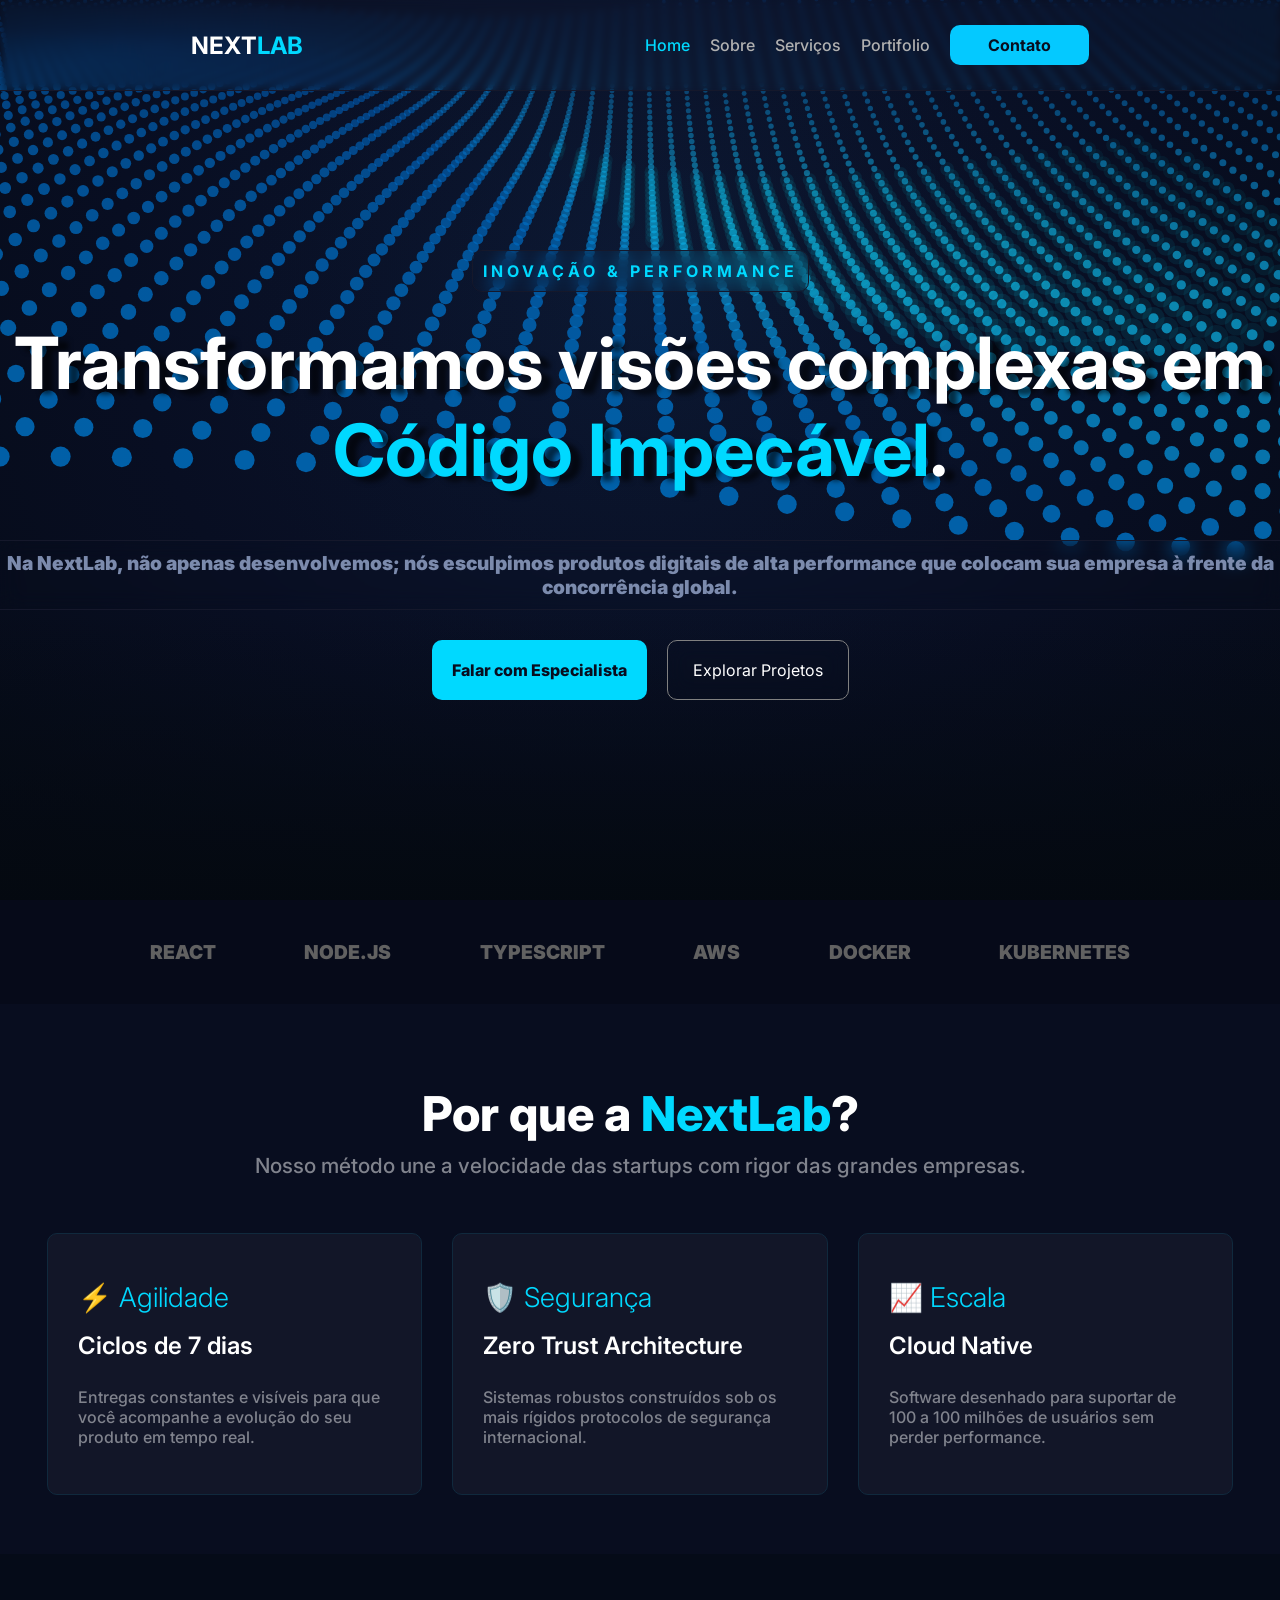
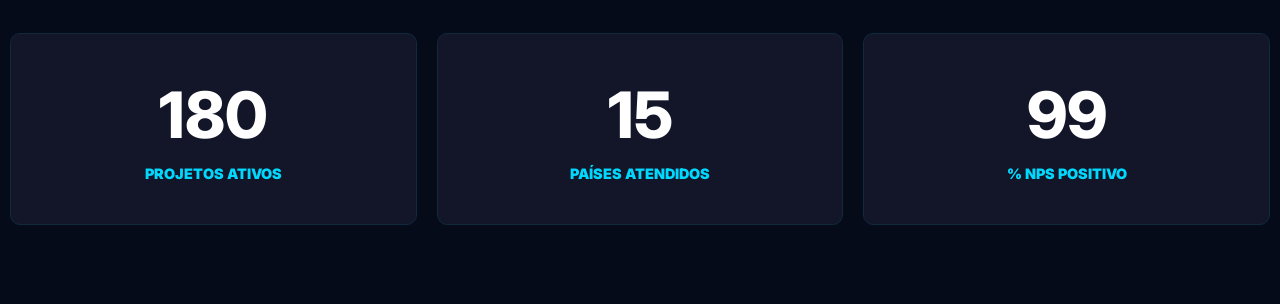
==== index.html @ e89efcb6 "criação da segunda seção e ajustes finos" ====
<!DOCTYPE html>
<html lang="pt-br">
<head>
    <meta charset="UTF-8">
    <meta name="viewport" content="width=device-width, initial-scale=1.0">
    <link rel="stylesheet" href="css/style.css">
    <title>NextLab</title>
</head>
<body>
    
    <nav class="navbar">
        <div class="logo">
            <h1 class="titulo">NEXT<span class="subtitulo">LAB</span></h1>
        </div>
        <div class="menu">
            <ul>
                <li><a class="cor" href="index.html">Home</a></li>
                <li><a href="sobre/sobre.html">Sobre</a></li>
                <li><a href="servicos/servicos.html">Serviços</a></li>
                <li><a href="portfolio/portfolio.html">Portifolio</a></li>
                <span class="contato" style="color: black;"><a target="_blank" href="">Contato</a></span>
            </ul>
        </div>
    </nav>
    
    <main>
        <section class="main">
            <canvas id="bg-canvas"></canvas>
            <div class="container">
                <p class="p1">INOVAÇÃO & PERFORMANCE</p>
                <div class="msg">
                <h2>Transformamos visões complexas em <span class="software">Código Impecável</span>.</h2>
                </div>
                <div class="p2">
                <p>Na NextLab, não apenas desenvolvemos; nós esculpimos produtos digitais de alta performance que colocam sua empresa à frente da concorrência global.</p>
                </div>    
                <div class="botoes">
                    <a class="bt1" target="_blank" href="">Falar com Especialista</a>
                    <a class="bt2" target="_blank" href="">Explorar Projetos</a>
                </div>
            </div>
        </section>
        
        <div class="tec">
            <div class="cont">
                <span class="item-tec">REACT</span>
                <span class="item-tec">NODE.JS</span>
                <span class="item-tec">TYPESCRIPT</span>
                <span class="item-tec">AWS</span>
                <span class="item-tec">DOCKER</span>
                <span class="item-tec">KUBERNETES</span>
            </div>
        </div>
        
        <section class="main2">
            <div class="container2">
                <div class="text">
                    <h2>Por que a <span class="subtitulo">NextLab</span>?</h2>
                    <p>Nosso método une a velocidade das startups com rigor das grandes empresas.</p>
                </div>

                <div class="caixas">
                    <div class="cx">
                        <div class="linha1">⚡ Agilidade</div>
                            <h4 class="linha2">Ciclos de 7 dias</h4>
                            <p class="linha3">Entregas constantes e visíveis para que você acompanhe a evolução do seu produto em tempo real.</p>
                    </div>
                    <div class="cx"><div class="linha1">🛡️ Segurança</div>
                            <h4 class="linha2">Zero Trust Architecture</h4>
                            <p class="linha3">Sistemas robustos construídos sob os mais rígidos protocolos de segurança internacional.</p></div>
                    <div class="cx"><div class="linha1">📈 Escala</div>
                            <h4 class="linha2">Cloud Native</h4>
                            <p class="linha3">Software desenhado para suportar de 100 a 100 milhões de usuários sem perder performance.</p></div>
                </div>
            </div>

            <div class="container3">
                <div class="analitcs">
                    <div class="cx2">
                        <h2>180</h2>
                        <p>PROJETOS ATIVOS</p>
                    </div>
                    <div class="cx2">
                        <h2>15</h2>
                        <p>PAÍSES ATENDIDOS</p></div>
                    <div class="cx2">
                        <h2>99</h2>
                        <p>% NPS POSITIVO</p></div>
                </div>
            </div>
        </section>

    </main>
    
    <script src="js/main.js"></script>
    
</body>
</html>
---- css/style.css ----
@import url('https://fonts.googleapis.com/css2?family=Inter:ital,opsz,wght@0,14..32,100..900;1,14..32,100..900&family=Montserrat:ital,wght@0,100..900;1,100..900&display=swap');

*{
    margin: 0;
    padding: 0;
    font-family: 'Inter', sans-serif;
}

body{
    background-color: #080D1F;
}

ul{
    display: flex;
    flex-direction: row;
    align-items: center;
    justify-content: space-around;
    gap: 20px;
    padding-right: 40px;
}

li a{
    display: flex;
    text-decoration: none;
    color: #b1b1b1;
    transition: 0.5s ease-in-out;
}

li a:hover{
    color: #04C9FF;
}

main{
    display: flex;
    flex-direction: column;
    justify-content: center;
    align-items: center;
    height: 100%;
}

.main{
    display: flex;
    align-items: center;
    justify-content: center;
    height: 100vh;
    width: 100%;
    background-color: #080D1F;
    position: relative; 
    overflow: hidden; 
}

.container{
    display: flex;
    flex-direction: column;
    align-items: center;
    max-width: 1500px;
    height: 500px;
    text-size-adjust: 100%;
    position: absolute;
}

#bg-canvas {
    position: absolute;
  top: 0;
  left: 0;
  width: 100%;
  height: 100%;
  z-index: 0;
}

.titulo{
    color: white;
    font-size: 1.5rem;
}

.subtitulo{
    color: #00D9FF;
}

.cor{
    color: #00D9FF;
}

.navbar{
    display: flex;
    justify-content: space-around;
    width: 100%;
    height: 50px;
    position: fixed;
    background: rgba(255, 255, 255, 0.01);
    backdrop-filter: blur(4px);
    align-items: center;
    padding: 20px;
    border-bottom: 1px solid #15182B;
    z-index: 1;
    
}

.menu{
    display: flex;
    flex-direction: row;
    justify-content: space-between;
    align-items: center;
    position: relative;
    overflow: hidden;
}


.contato a{
    color: #080D1F; 
    font-weight: 700;
    text-decoration: none;
    padding: 23px;
}

.contato{
    background-color: #04C9FF;
    padding: 10px 15px 10px 15px;
    border-radius: 10px;
    transition: 0.5s ease-in-out;
    
}

.contato:hover{
    background-color: #37d1fc;
    box-shadow: 0 0 15px #04C9FF;
}

li{
    display: flex;
    gap: 10px;
    font-weight: 500;
}

.botoes{
    display: flex;
    flex-direction: row;
    gap: 20px;
}

.p1{
    color: #00D9FF;
    font-weight: 700;
    letter-spacing: 4px;
    margin-top: 50px;
    backdrop-filter: blur(10px);
    border: solid 0.5px #15182B;
    border-radius: 10px;
    padding: 10px;

}

.msg{
    display: flex;
    font-size: 3rem;
    height: 15rem;
    align-items: center;
    justify-content: center;
    text-align: center;
    color: white;
    text-shadow: 10px 5px 5px rgba(0, 0, 0, 0.6);
    
    
}

.msg h2{
    font-weight: 700;
}

.software{
    color: #00D9FF;
}

.p2{
    color: #7c8bad;
    font-weight: 900;
    font-size: 1.2rem;
    align-items: center;
    justify-content: center;
    text-align: center;
    margin-top: 20px;
    width: 1300px;
    backdrop-filter: blur(10px);
    border: solid 0.5px #15182B;
    border-radius: 10px;
    padding: 10px;
    transition: 0.5s ease-in-out;
     
}

.p2:hover{
    box-shadow: 0 0 15px #04C9FF;

}

.botoes{
    display: flex;
    flex-direction: row;
    height: 60px;
    width: 420px;
    margin-top: 30px;
    justify-content: center;
}

.bt1{
    display: flex;
    justify-content: center;
    align-items: center;
    padding: 20px;
    background-color: #00D9FF;
    border-radius: 10px;
    color: #080D1F;
    font-weight: 800;
    text-decoration: none;
    transition: 0.5s ease-in-out;
}

.bt1:hover{
    background-color: #37d1fc ;
    box-shadow: 0 0 15px #04C9FF;
}

.bt2{
    display: flex;
    justify-content: center;
    align-items: center;
    padding: 10px 25px 10px 25px;
    border: solid 1px gray;
    border-radius: 10px;
    text-decoration: none;
    color: white;
    transition: 0.5s ease-in-out;
    backdrop-filter: blur(10px);

}

.bt2:hover{
    color: #04C9FF;
    border: solid 1px #04C9FF;
    box-shadow: 0 0 15px #04C9FF;
}

.tec{
   width: 100%;
   flex-direction: row;
   background-color: #060A19;
   align-content: center;
   justify-content: center;
}

.cont{
    display: flex;
    align-items: center;
    padding: 40px 150px 40px 150px;
    justify-content: space-between;
    text-align: center;
    
}

.item-tec{
    display: flex;
    color: rgb(97, 97, 97);
    font-weight: 1000;
    font-size: 1.2em;
   
    
}

.main2{
    display: flex;
    flex-direction: column;
    align-items: center;
    height: 100vh;
    width: 100%;
    
}

.container2{
    display: flex;
    color: white;
    height: 500px;
    width: 100%;
    align-items: center;
    text-align: center;
    flex-direction: column;
    padding: 80px;

}

.container2 h2{
    font-size: 3rem;
    font-weight: 800;
}

.container2 p{
    font-size: 1.3rem;
    font-weight: 500;
    color: #80838D;
    margin-top: 10px;
    
}

.caixas{
    display: flex;
    flex-direction: row;
    width: 95%;
    height: 200px;
    justify-content: center;
    margin-top: 40px;
}

.cx{
    display: flex;
    flex-direction: column;
    justify-content: space-evenly;
    width: 350px;
    height: 100%;
    border: solid #10293D 1px;
    border-radius: 10px;
    background-color: #121628;
    margin: 15px;
    padding: 30px;
    position: relative;
    transition: 0.3s ease-in-out;
}

.linha1{
    display: flex;
    font-size: 1.7rem;
    color: #00D9FF;
    font-weight: 300;
}

.linha2{
    display: flex;
    font-size: 1.5rem;
    font-weight: 600;
}

.cx p{
    display: flex;
    font-size: 1rem;
    text-align: left;
}

.cx:hover{
    box-shadow: #00D9FF 0px 0px 15px;
    transform: translateY(-10px);
    border: solid 1px #00D9FF;
}

.container3{
    display: flex;
    width: 100%;
    height: 400px;
    align-items: center;
    justify-content: space-between;
    flex-direction: row;
    background-color: #050B18;
}

.analitcs{
    display: flex;
    justify-content: center;
    align-items: center;
    flex-direction: row;
    text-align: center;
    width: 100%;
    height: 350px;    
}

.cx2{
    display: flex;
    flex-direction: column;
    justify-content: space-evenly;
    width: 350px;
    height: 130px;
    border: solid #10293D 1px;
    border-radius: 10px;
    background-color: #121628;
    margin: 10px;
    padding: 30px;
    position: relative;
    transition: 0.3s ease-in-out;

}

.cx2:hover{
     box-shadow: #00D9FF 0px 0px 15px;
    transform: translateY(-10px);
    border: solid 1px #00D9FF;
}

.cx2 h2{
    font-size: 4rem;
    color: white;
    font-weight: 800;
}

.cx2 p{
    font-size: 0.9rem;
    font-weight: 900;
    color: #00D9FF;
}
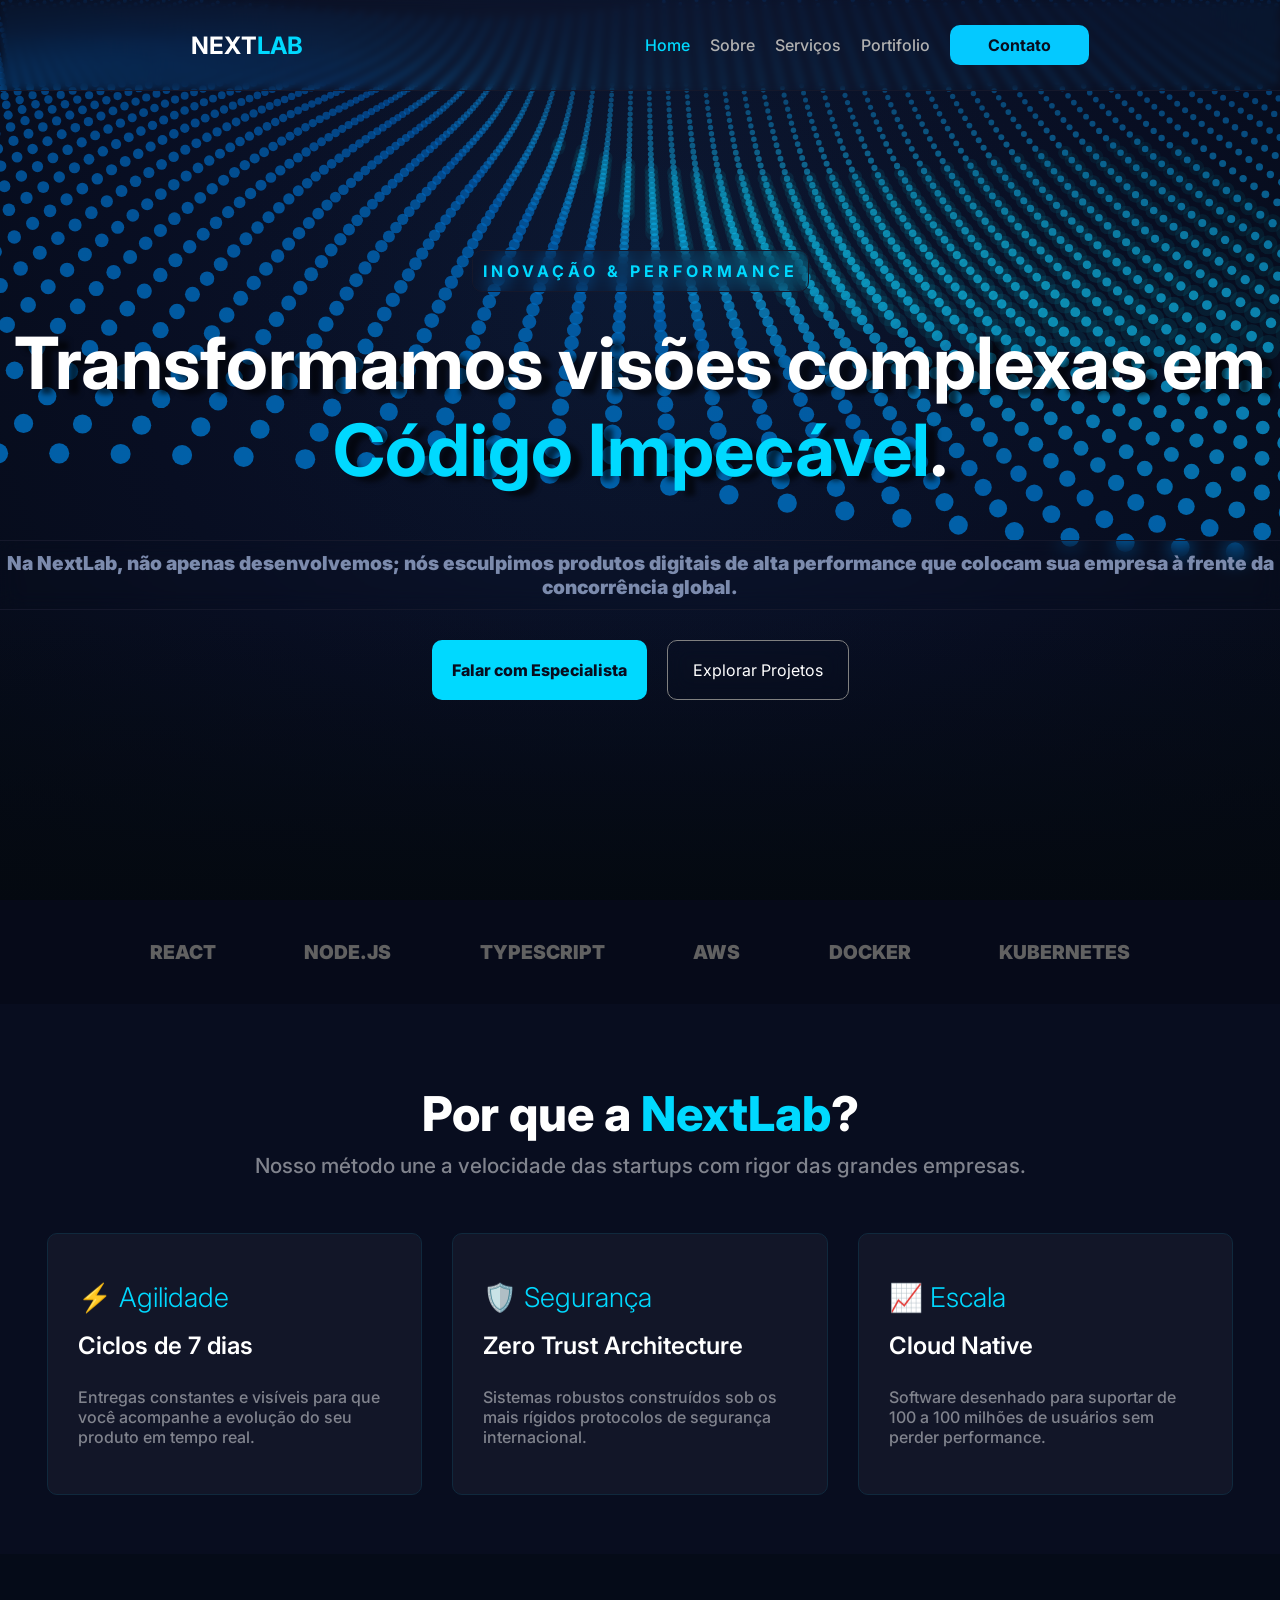
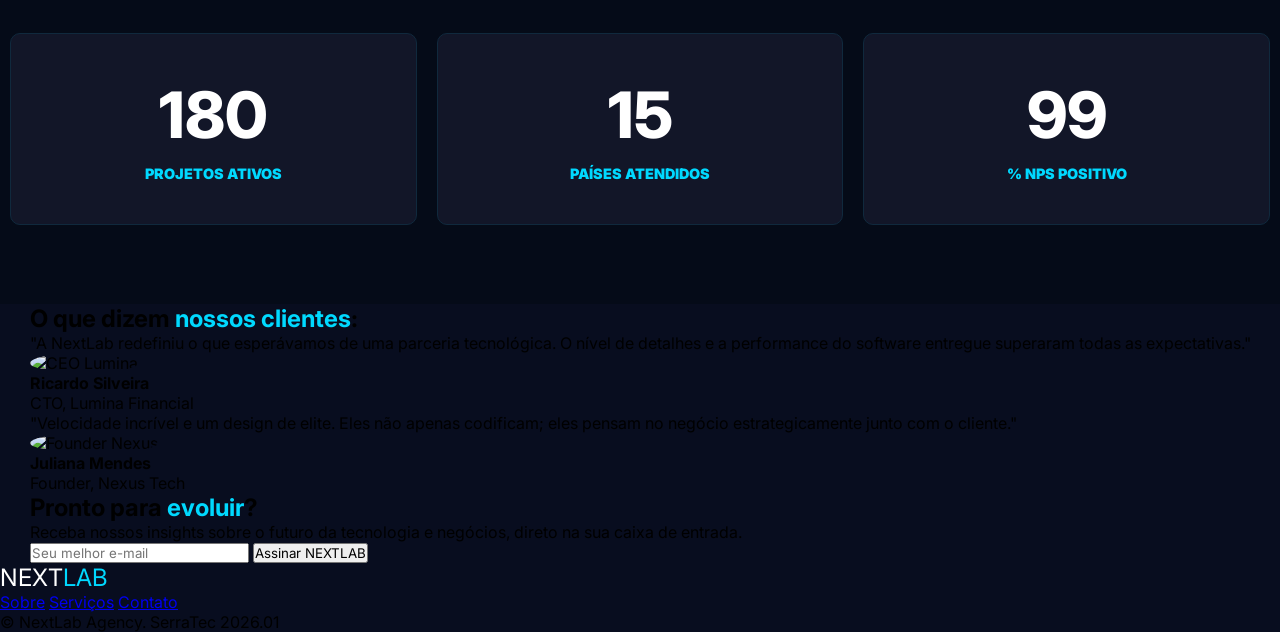
==== commit e1fafece: "criando ultima sessão, footer e outros ajustes" ====
--- a/index.html
+++ b/index.html
@@ -90,8 +90,63 @@
             </div>
         </section>
 
+        <section class="main3">
+
+            <div class="txt">
+            <h2>O que dizem <span class="subtitulo">nossos clientes</span>:</h2>
+            </div>
+
+            <div class="clientes">
+                <div class="cl">
+                    <div class="txt-cl">"A NextLab redefiniu o que esperávamos de uma parceria tecnológica. O nível de detalhes e a performance do software entregue superaram todas as expectativas."  
+                    </div>
+
+                    <div class="clnt">
+                        <div class="img-cl"><img src="https://randomuser.me/api/portraits/men/4.jpg" alt="CEO Lumina" class="foto-perfil" style="border-radius: 50%;"></div>
+                        <div class="nome">
+                            <h4>Ricardo Silveira</h4>
+                            <p>CTO, Lumina Financial</p>
+                        </div>
+                    </div>
+                </div>
+
+                <div class="cl">
+                    <div class="txt-cl">"Velocidade incrível e um design de elite. Eles não apenas codificam; eles pensam no negócio estrategicamente junto com o cliente."  
+                    </div>
+
+                    <div class="clnt">
+                        <div class="img-cl"><img src="https://randomuser.me/api/portraits/women/12.jpg" alt="Founder Nexus" class="foto-perfil" style="border-radius: 50%;"></div>
+                        <div class="nome">
+                            <h4>Juliana Mendes</h4>
+                            <p>Founder, Nexus Tech</p>
+                        </div>
+                    </div>
+                </div>
+            </div>
+
+            <div class="email">
+                <h2 class="txt-eml">Pronto para <span class="subtitulo">evoluir</span>?</h2>
+                <p>Receba nossos insights sobre o futuro da tecnologia e negócios, direto na sua caixa de entrada.</p>
+                <div class="imput">
+                        <input class="campo" type="email" placeholder="Seu melhor e-mail" class="input-minimalista">
+                        <button class="botao-assinar">Assinar NEXTLAB</button>
+                    </div>
+            </div>
+        </section>
     </main>
     
+    <footer class="footer">
+        <div class="cont-foot">
+            <div class="titulo">NEXT<span class="subtitulo">LAB</span></div>
+            <div class="menu-footer">
+                <a href="/sobre/" class="link-menu texto-pequeno">Sobre</a>
+                <a href="/servicos/" class="link-menu texto-pequeno">Serviços</a>
+                <a href="/contato/" class="link-menu texto-pequeno">Contato</a>
+            </div>
+            <p class="saud">&copy; NextLab Agency. SerraTec 2026.01</p>
+        </div>
+    </footer>
+
     <script src="js/main.js"></script>
     
 </body>
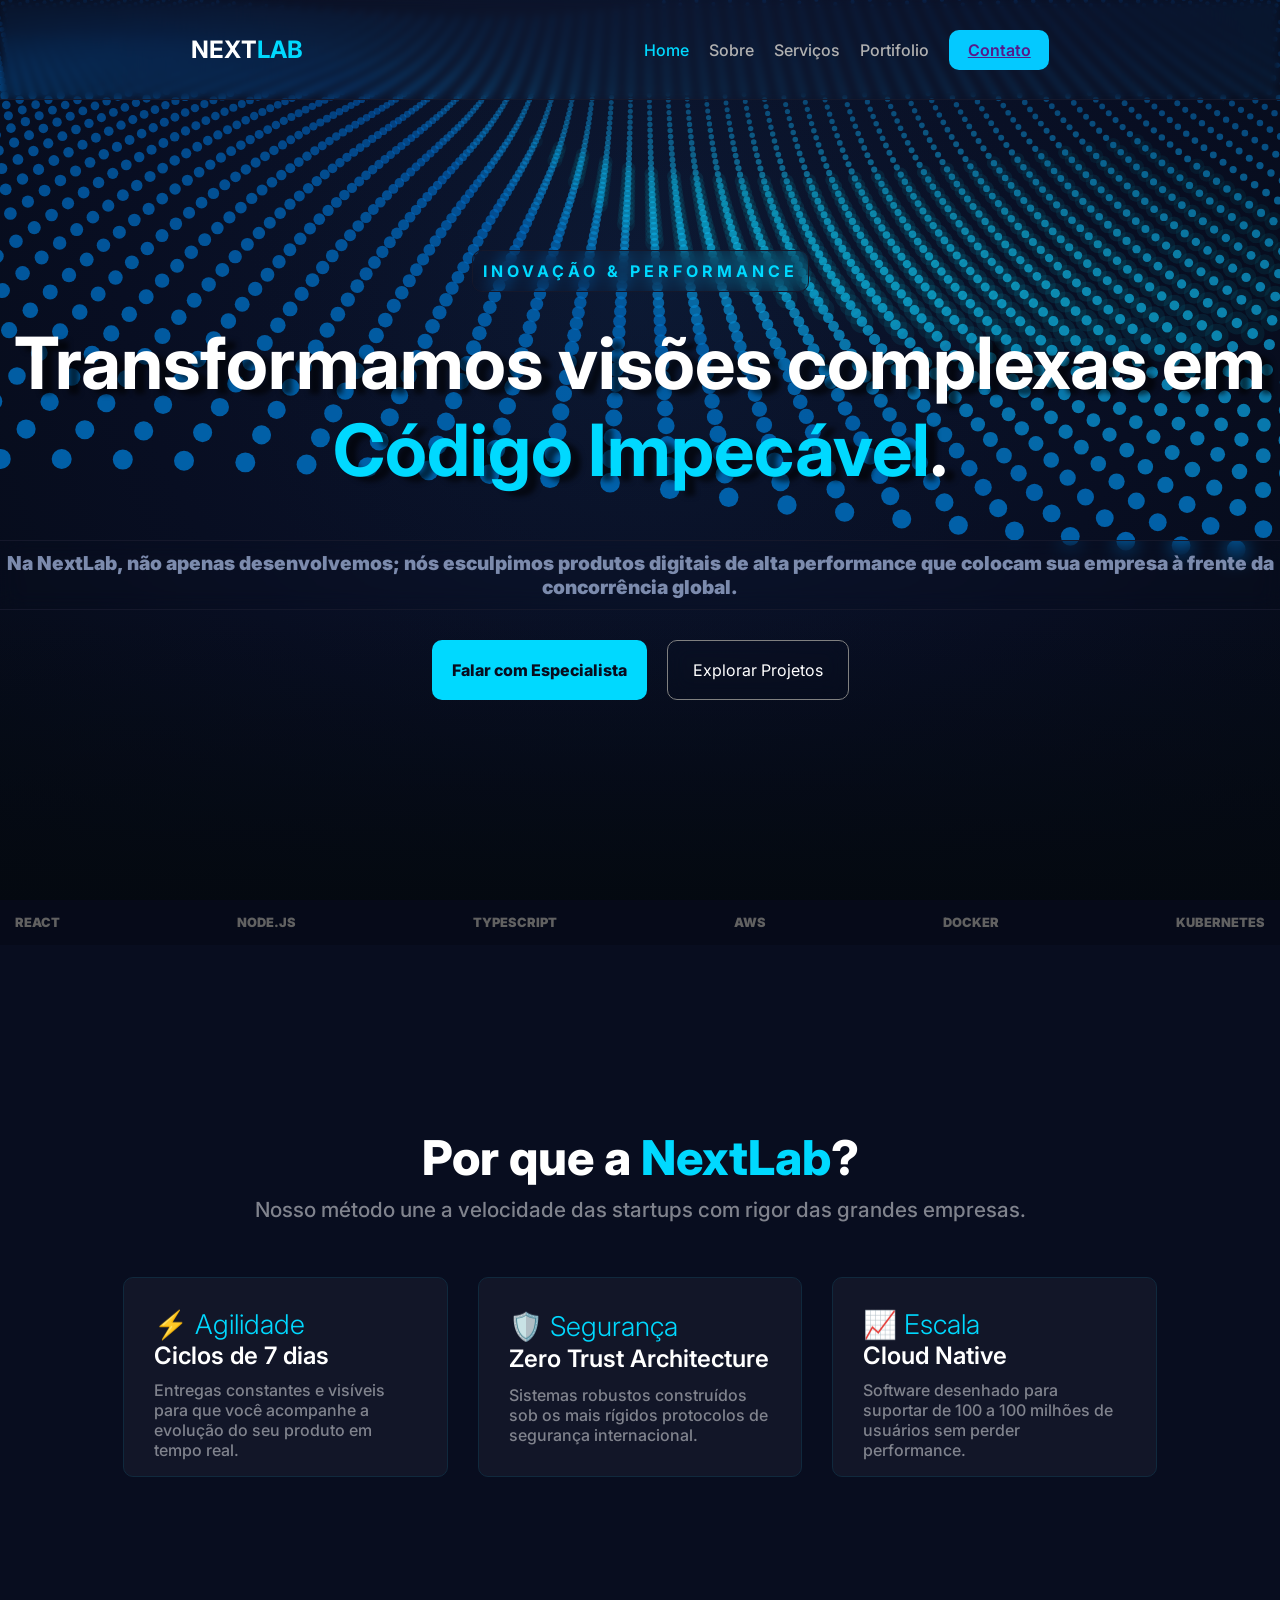
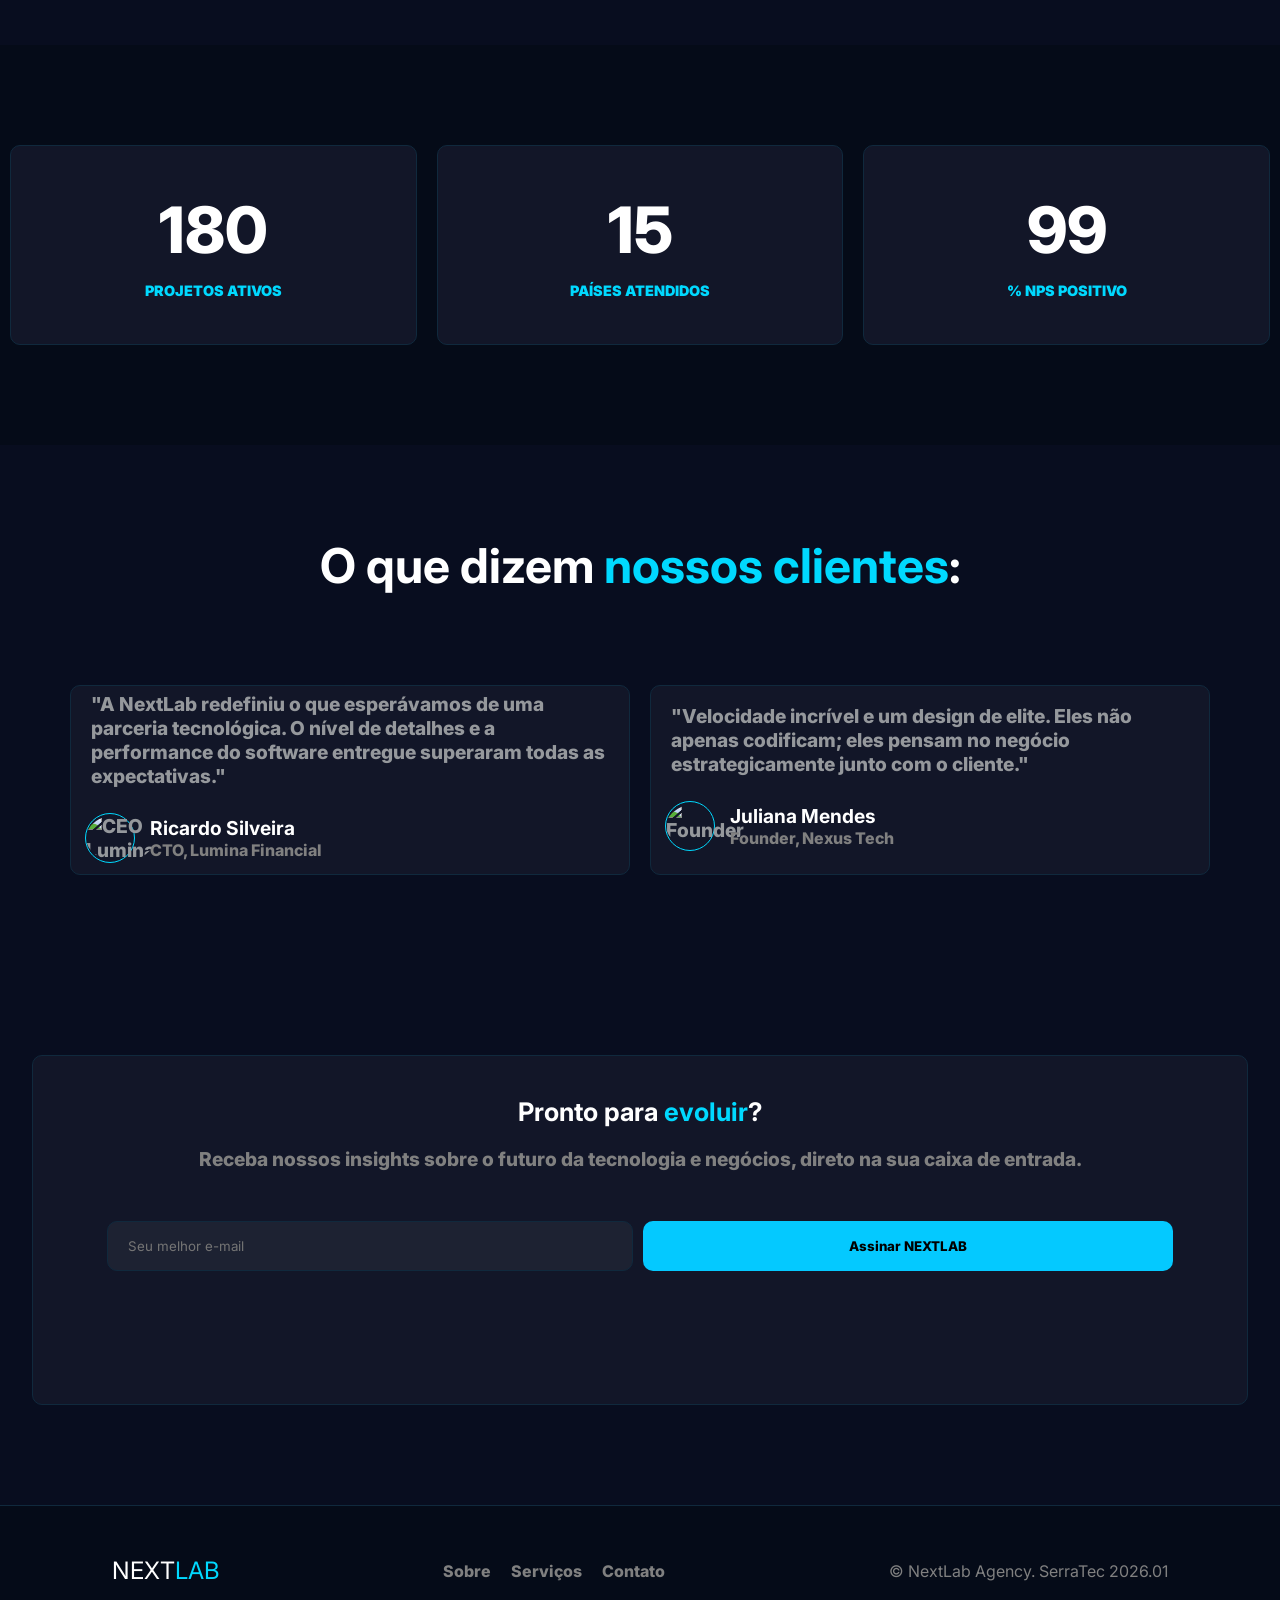
==== commit 35deb114: "Feat: sobre" ====
--- a/index.html
+++ b/index.html
@@ -139,7 +139,7 @@
         <div class="cont-foot">
             <div class="titulo">NEXT<span class="subtitulo">LAB</span></div>
             <div class="menu-footer">
-                <a href="/sobre/" class="link-menu texto-pequeno">Sobre</a>
+                <a href="sobre/sobre.html" class="link-menu texto-pequeno">Sobre</a>
                 <a href="/servicos/" class="link-menu texto-pequeno">Serviços</a>
                 <a href="/contato/" class="link-menu texto-pequeno">Contato</a>
             </div>
--- a/css/style.css
+++ b/css/style.css
@@ -4,10 +4,13 @@
     margin: 0;
     padding: 0;
     font-family: 'Inter', sans-serif;
+    box-sizing: border-box;
+
 }
 
 body{
     background-color: #080D1F;
+    overflow-x: hidden;
 }
 
 ul{
@@ -85,7 +88,7 @@
     display: flex;
     justify-content: space-around;
     width: 100%;
-    height: 50px;
+    height: 100px;
     position: fixed;
     background: rgba(255, 255, 255, 0.01);
     backdrop-filter: blur(4px);
@@ -103,27 +106,30 @@
     align-items: center;
     position: relative;
     overflow: hidden;
-}
-
-
-.contato a{
+    height: 60px;
+}
+
+
+.contato{
+    display: flex;
     color: #080D1F; 
-    font-weight: 700;
+    font-weight: 600;
+    width: 100px;
+    height: 40px;
+    justify-content: center;
+    align-items: center;
     text-decoration: none;
-    padding: 23px;
-}
-
-.contato{
+    border-radius: 10px;
     background-color: #04C9FF;
-    padding: 10px 15px 10px 15px;
-    border-radius: 10px;
-    transition: 0.5s ease-in-out;
-    
-}
+    transition: ease-in-out 0.5s;
+}
+
+
 
 .contato:hover{
-    background-color: #37d1fc;
-    box-shadow: 0 0 15px #04C9FF;
+    background-color: #37d1fc ;
+    box-shadow: 0 0 10px #04C9FF;
+    border: solid 2px #04C9FF;
 }
 
 li{
@@ -270,21 +276,25 @@
     display: flex;
     flex-direction: column;
     align-items: center;
-    height: 100vh;
-    width: 100%;
+    min-height: 100vh;
+    height: auto;
+    width: 100%;
+    
     
 }
 
 .container2{
     display: flex;
     color: white;
-    height: 500px;
+    min-height: 700px;
+    height: auto;
     width: 100%;
     align-items: center;
     text-align: center;
     flex-direction: column;
+    justify-content: center;
     padding: 80px;
-
+    box-sizing: border-box;
 }
 
 .container2 h2{
@@ -352,7 +362,9 @@
 .container3{
     display: flex;
     width: 100%;
-    height: 400px;
+    min-height: 400px;
+    height: auto;
+    padding: 40px 0;
     align-items: center;
     justify-content: space-between;
     flex-direction: row;
@@ -366,7 +378,8 @@
     flex-direction: row;
     text-align: center;
     width: 100%;
-    height: 350px;    
+    height: auto;
+    padding: 20px 0;    
 }
 
 .cx2{
@@ -374,7 +387,7 @@
     flex-direction: column;
     justify-content: space-evenly;
     width: 350px;
-    height: 130px;
+    height: 200px;
     border: solid #10293D 1px;
     border-radius: 10px;
     background-color: #121628;
@@ -401,4 +414,345 @@
     font-size: 0.9rem;
     font-weight: 900;
     color: #00D9FF;
+}
+
+.main3{
+     display: flex;
+    flex-direction: column;
+    align-items: center;
+    min-height: 100vh;
+    height: auto;
+    width: 100%;
+}
+
+.txt{
+    display: flex;
+    height: 80px;
+    width: 700px;
+    align-items: center;
+    justify-content: center;
+    color: white;
+    font-size: 2rem;
+    margin-top: 80px;
+}
+
+.clientes{
+    display: flex;
+    height: 250px;
+    width: 80%;
+    
+    align-items: center;
+    justify-content: center;
+    margin: 50px;
+}
+
+.cl{
+    display: flex;
+    flex-direction: column;
+    align-items: center;
+    font-weight: 800;
+    justify-content: center;
+    width: 560px;
+    height: 190px;
+    border: solid #10293D 1px;
+    margin: 10px;
+    border-radius: 10px;
+    padding: 20px;
+    color: #95989c;
+    font-size: 1.2rem;
+    background-color: #121628;
+    transition: 0.3s ease-in-out;
+}
+
+.cl:hover{
+    box-shadow: #00D9FF 0px 0px 15px;
+    transform: translateY(-10px);
+    border: solid 1px #00D9FF;
+}
+
+.clnt{
+    display: flex;
+    height: 60px;
+    width: 300px;
+    flex-direction: row;
+    padding: 10px;
+    align-items: center;
+    margin-top: 20px;
+    margin-right: 250px;
+}
+
+.img-cl{
+    display: flex;
+    height: 50px;
+    width: 50px;
+    margin-right: 15px;
+    border: solid 1px #00D9FF;
+    border-radius: 50%;
+}
+
+.nome{
+    color: white;
+    font-weight: 800;
+}
+
+.nome p{
+    color: gray;
+    font-size: 1rem;
+}
+
+.email{
+    margin-top: 100px;
+    display: flex;
+    height: 350px;
+    width: 62%;
+    align-items: center;
+    flex-direction: column;
+    border: solid #10293D 1px;
+    border-radius: 10px;
+    padding: 20px;
+    background-color: #121628;
+    transition: 0.3s ease-in-out;
+}
+
+.email:hover{
+    box-shadow: #00D9FF 0px 0px 15px;
+    transform: translateY(-10px);
+    border: solid 1px #00D9FF;
+}
+
+.email h2{
+    font-size: 3rem;
+    color: white;
+    margin: 20px;
+}
+
+.email p{
+    color: gray;
+    font-size: 1.2rem;
+    font-weight: 800;
+}
+    
+.imput{
+    display: flex;
+    width: 90%;
+    height: 50px;
+    margin-top: 50px;
+    justify-content: center;
+    gap: 10px;
+}
+
+.campo{
+    display: flex;
+    width: 100%;
+    background-color: #1D2232;
+    border-radius: 10px;
+    border: solid #10293D 1px;
+    align-items: center;
+    justify-content: center;
+    padding-left: 20px;
+}
+
+input:focus {
+  border-color: #00ffff;
+  box-shadow: 0 0 12px #00ffff;
+}
+
+.botao-assinar{
+    display: flex;
+    justify-content: center;
+    align-items: center;
+    background-color: #04C9FF;
+    padding: 10px 15px 10px 15px;
+    border-radius: 10px;
+    transition: 0.5s ease-in-out;
+    border: 0;
+    width: 200px;
+    font-weight: 800;
+    transition: 0.3s ease-in-out;
+    cursor: pointer;
+}
+
+.botao-assinar:hover{
+   box-shadow: #00D9FF 0px 0px 15px;
+   border: solid 1px #00D9FF;
+}
+
+.footer{
+    display: flex;
+    flex-direction: row;
+    align-items: center;
+    justify-content: space-between;
+    width: 100%;
+    height: 100px;
+    background-color: #050B18;
+    border-top: solid #10293D 1px;
+    margin-top: 100px;
+}
+
+.cont-foot{
+    display: flex;
+    flex-direction: row;
+    align-items: center;
+    justify-content: space-around;
+    width: 100%;
+    height: 100px;
+}
+
+.menu-footer{
+    display: flex;
+    gap: 20px;
+}
+
+.menu-footer a{
+    text-decoration: none;
+    color: gray;
+    font-weight: 800;
+    transition: 0.3s ease-in-out;
+}
+
+.saud{
+    color: gray;
+}
+
+.menu-footer a:hover{
+    color: #00D9FF;
+}
+
+@media (max-width: 1024px) {
+    .p2 { width: 90%; }
+    .caixas { flex-direction: column; height: auto; align-items: center; }
+    .cx { width: 80%; }
+    .analitcs { flex-direction: column; height: auto; }
+    .cx2 { width: 80%; }
+    .clientes { flex-direction: column; height: auto; }
+    .cl { width: 80%; height: auto; }
+    .clnt { margin-right: 0; }
+    .email { width: 85%; }
+    .cont { padding: 40px; flex-wrap: wrap; gap: 20px; }
+    .txt { width: 90%; font-size: 1.5rem; }
+    .container{gap: 30px;}
+    .contato{width: 70px; height: 30px; font-size: 0.7rem;}
+}
+
+@media (max-width: 768px) {
+
+    .navbar { justify-content: space-between; padding: 10px 15px; }
+    .menu { margin-right: 20px;}
+    .menu ul { gap: 6px; padding-right: 5px; }
+    .menu li { display: flex; }
+    .menu li a { font-size: 0.68rem; }
+    .contato {font-size: 0.7rem;}
+
+    .msg { font-size: 1.8rem; height: auto; padding: 20px 0; }
+    .p1 { font-size: 0.65rem; text-align: center; }
+    .p2 { width: 90%; font-size: 1rem; }
+    .botoes { flex-direction: column; width: 90%; height: auto; align-items: center; }
+    .bt1, .bt2 { width: 100%; justify-content: center; }
+    .container { width: 90%; height: auto; gap: 15px; }
+
+    .cont {
+        display: grid;
+        grid-template-columns: repeat(3, 1fr);
+        padding: 20px;
+        gap: 15px;
+        text-align: center;
+    }
+    .item-tec { justify-content: center; font-size: 0.9rem; }
+
+    .main2 { height: auto; padding-bottom: 40px; }
+    .container2 { height: auto; padding: 40px 20px; }
+    .container2 h2 { font-size: 2rem; }
+    .container3 { height: auto; padding: 20px 0; overflow: hidden; }
+    .main3 { height: auto; padding-bottom: 60px; }
+
+    .analitcs { flex-direction: column; height: auto; padding: 10px; width: 100%; box-sizing: border-box; }
+    .cx2 { width: calc(100% - 24px); margin: 8px auto; box-sizing: border-box; }
+    .cx2 h2 { font-size: 2.5rem; }
+
+    .clientes { flex-direction: column; height: auto; }
+    .cl { width: 90%; font-size: 1rem; height: auto; box-sizing: border-box; }
+    .clnt { margin-right: 0; width: 100%; }
+    .txt { width: 90%; font-size: 1.5rem; }
+
+    .email {
+        width: 90%;
+        height: 350px;
+        margin-top: 40px;
+        padding: 25px 20px;
+        box-sizing: border-box;
+        overflow: hidden;
+    }
+    .email h2 { font-size: 2rem; }
+
+    .email p { font-size: 1rem; }
+
+    .imput {
+        flex-direction: column;
+        height: auto;
+        gap: 10px;
+        width: 100%;
+        box-sizing: border-box;
+        padding: 0;
+        margin-top: 20px;
+    }
+
+    .campo {
+        height: 50px;
+        color: white;
+        font-size: 1rem;
+        width: 100%;
+        box-sizing: border-box;
+        min-width: 0;
+    }
+
+    .botao-assinar {
+        width: 100%;
+        height: 50px;
+        box-sizing: border-box;
+        min-width: 0;
+    }
+
+    .cont-foot { flex-direction: column; height: auto; gap: 15px; padding: 20px; text-align: center; }
+    .menu-footer { justify-content: center; }
+    .footer{padding-top: 30px;}
+}
+
+@media (max-width: 430px) {
+
+    .navbar { padding: 10px 8px;}
+    .menu { margin-right: 20px;}
+    .menu ul { gap: 4px; padding-right: 2px; }
+    .menu li { display: flex; }
+    .menu li a { font-size: 0.58rem; }
+    .contato { padding: 5px 7px; }
+    
+
+    .msg { font-size: 1.6rem; }
+    .p1 { font-size: 0.6rem; }
+    .p2 { font-size: 0.95rem; width: 95%; }
+
+    .cont { grid-template-columns: repeat(2, 1fr); padding: 15px; gap: 10px; }
+    .item-tec { font-size: 0.8rem; }
+
+    .cx2 { width: calc(100% - 24px); }
+
+    .email { width: 95%; padding: 20px 15px; height: 350px;}
+    .email h2 { font-size: 1.6rem; }
+    .campo { width: 100%; box-sizing: border-box; }
+    .botao-assinar { width: 100%; box-sizing: border-box; }
+
+    .footer{padding-top: 30px;}
+}
+
+    .cont { grid-template-columns: repeat(2, 1fr); padding: 15px; gap: 10px; }
+    .item-tec { font-size: 0.8rem; }
+
+    .cx2 { width: calc(100% - 24px); }
+
+    .email { width: 95%; padding: 20px 15px; height: 350px;}
+    .email h2 { font-size: 1.6rem; }
+    .campo { width: 100%; box-sizing: border-box; }
+    .botao-assinar { width: 100%; box-sizing: border-box; }
+
+    .footer{padding-top: 30px;}
 }
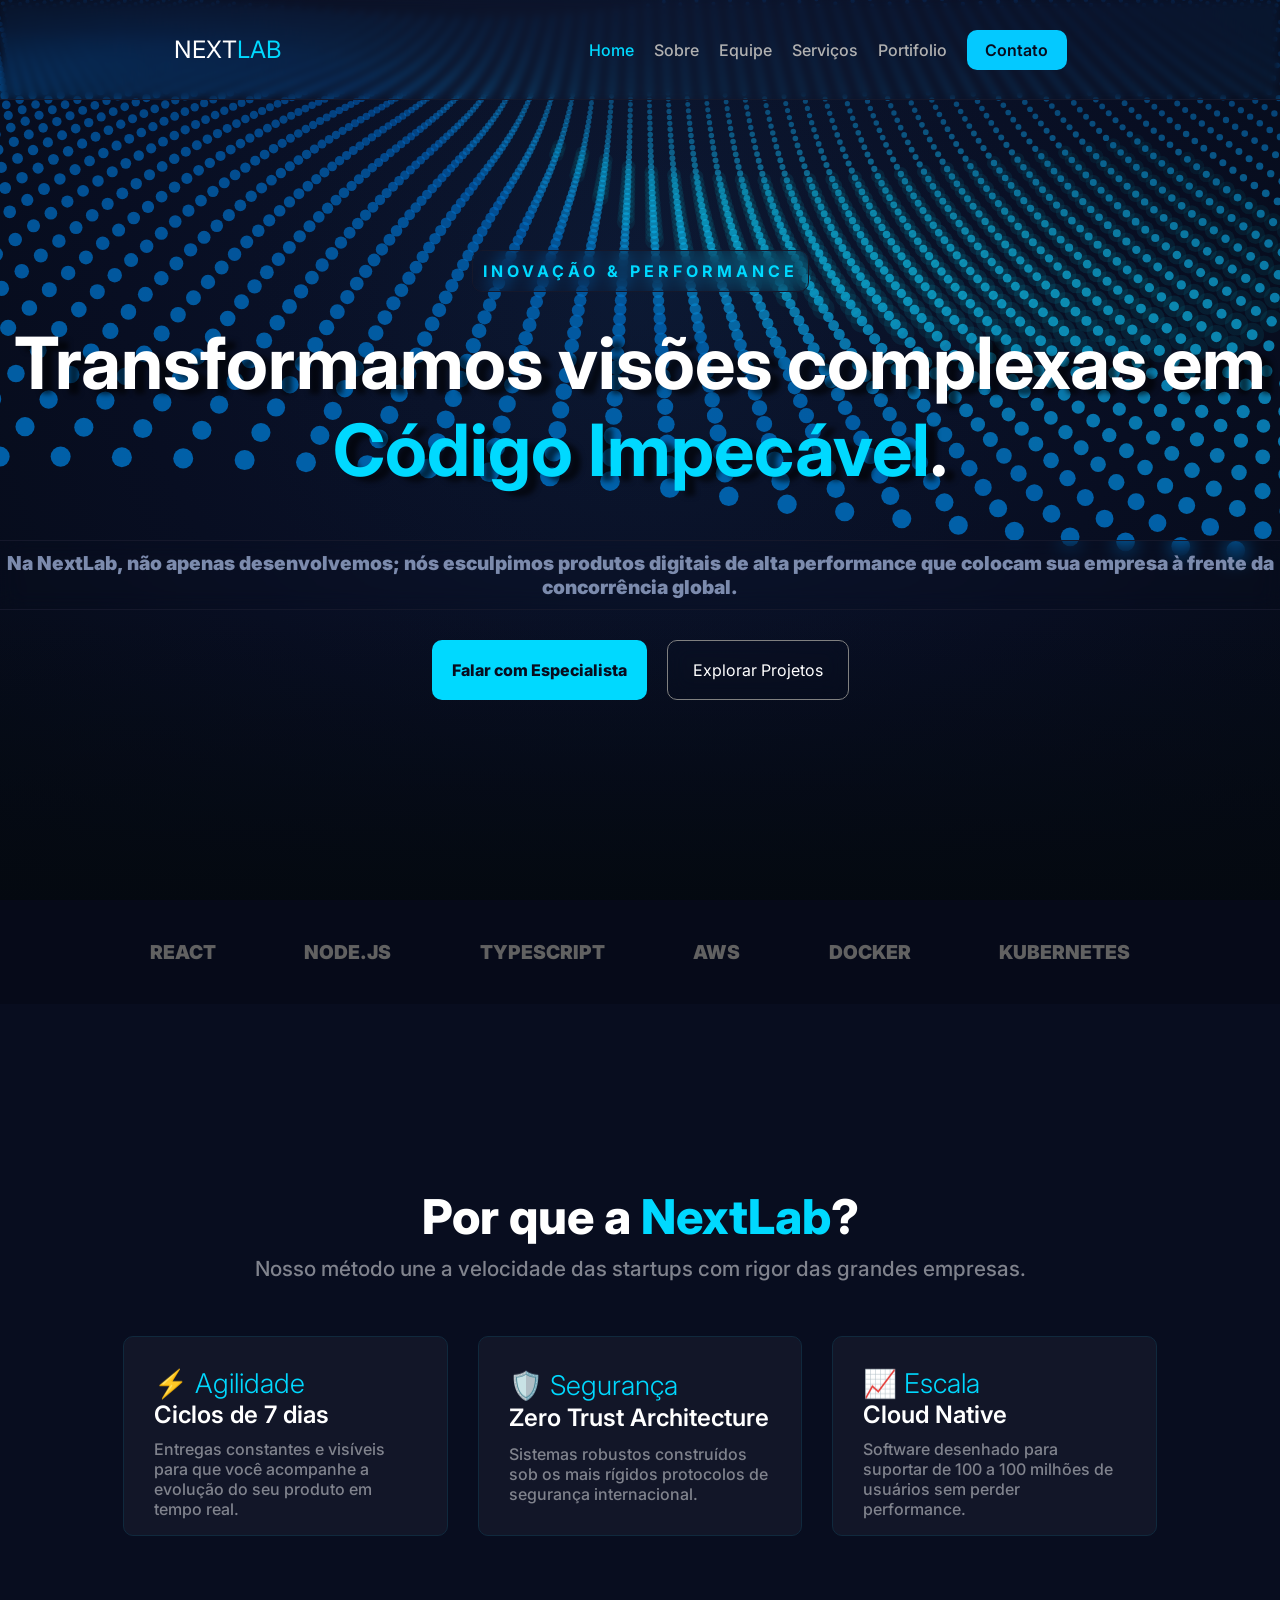
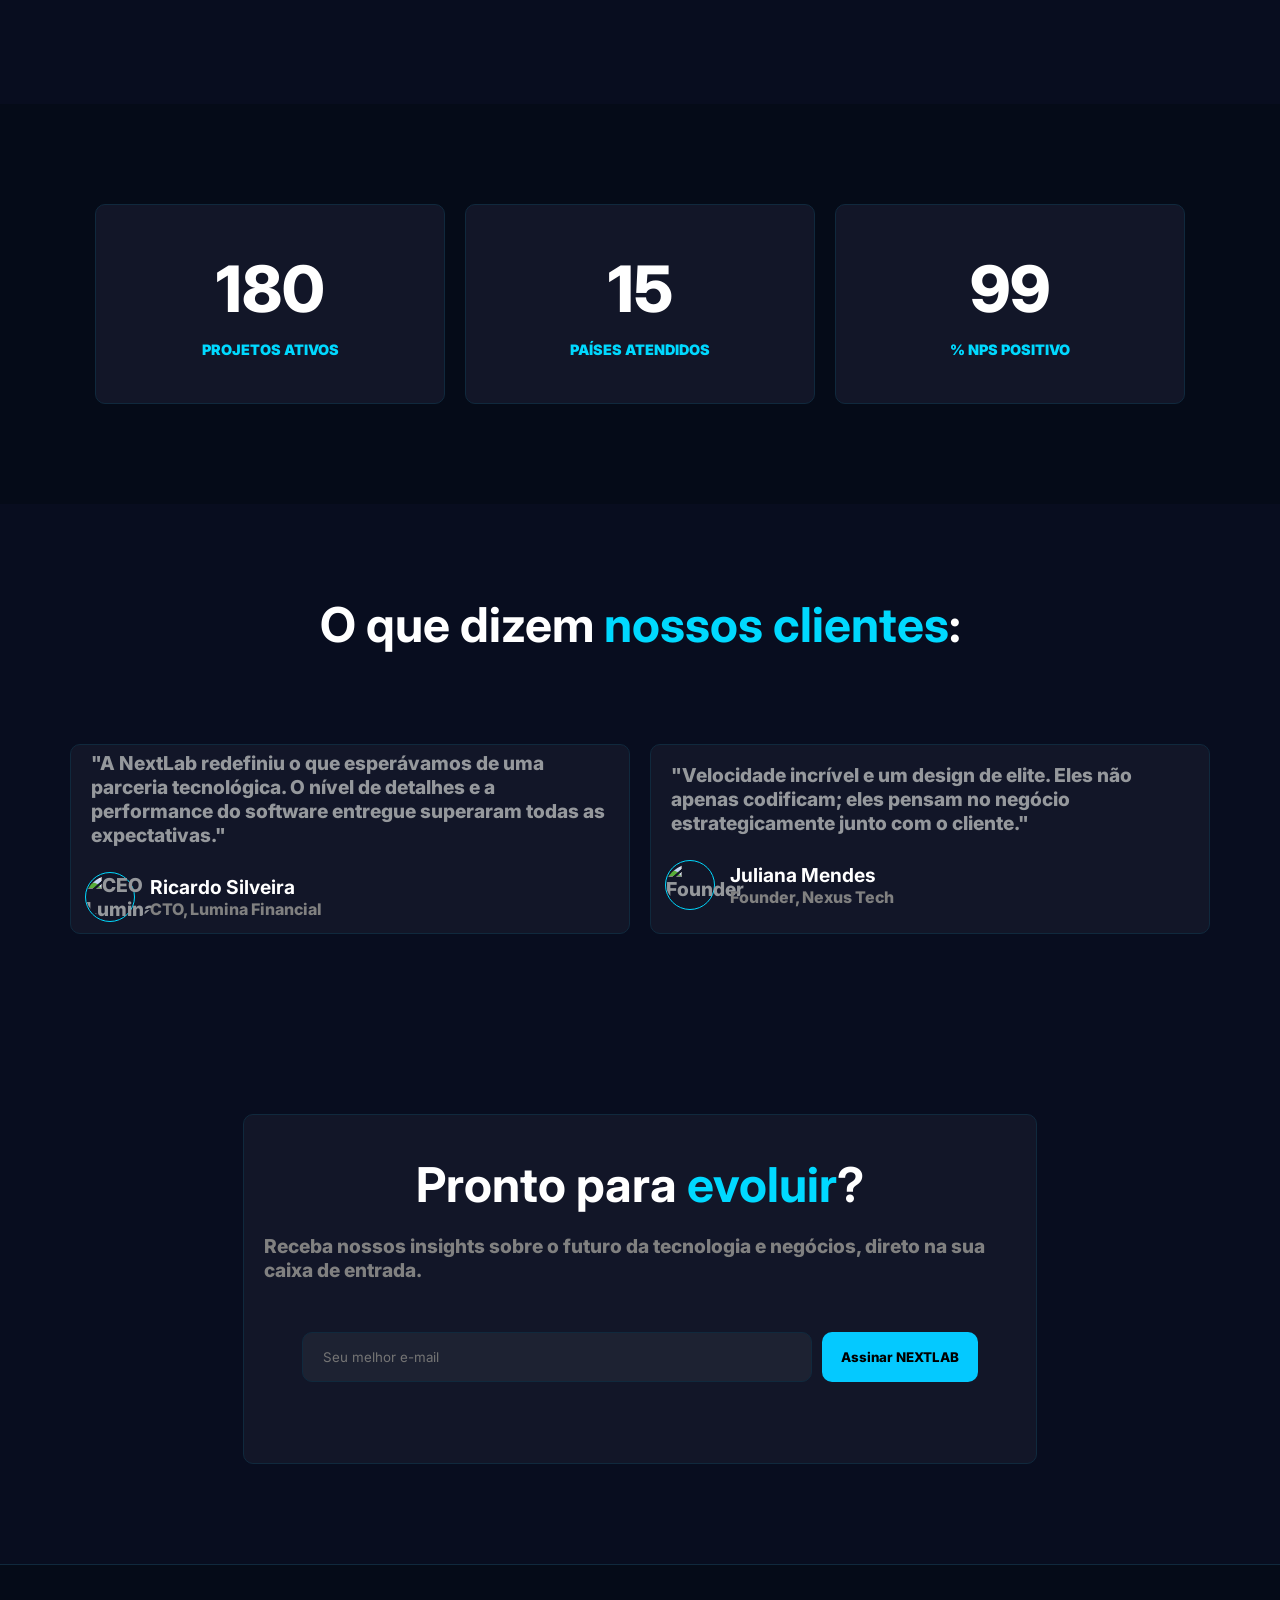
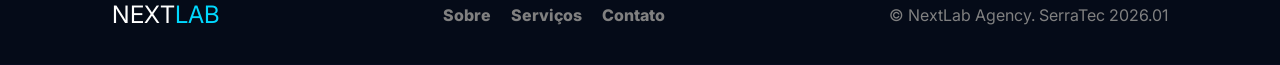
==== commit 424d4983: "ajustes finos" ====
--- a/index.html
+++ b/index.html
@@ -10,15 +10,16 @@
     
     <nav class="navbar">
         <div class="logo">
-            <h1 class="titulo">NEXT<span class="subtitulo">LAB</span></h1>
+            <a href="index.html" class="titulo">NEXT<span class="subtitulo">LAB</span></a>
         </div>
         <div class="menu">
             <ul>
                 <li><a class="cor" href="index.html">Home</a></li>
                 <li><a href="sobre/sobre.html">Sobre</a></li>
+                <li><a href="equipe/equipe.html">Equipe</a></li>
                 <li><a href="servicos/servicos.html">Serviços</a></li>
                 <li><a href="portfolio/portfolio.html">Portifolio</a></li>
-                <span class="contato" style="color: black;"><a target="_blank" href="">Contato</a></span>
+                <a class="contato" target="_blank" href="">Contato</a>
             </ul>
         </div>
     </nav>
@@ -137,9 +138,9 @@
     
     <footer class="footer">
         <div class="cont-foot">
-            <div class="titulo">NEXT<span class="subtitulo">LAB</span></div>
+            <a href="index.html" class="titulo">NEXT<span class="subtitulo">LAB</span></a>
             <div class="menu-footer">
-                <a href="sobre/sobre.html" class="link-menu texto-pequeno">Sobre</a>
+                <a href="/sobre/" class="link-menu texto-pequeno">Sobre</a>
                 <a href="/servicos/" class="link-menu texto-pequeno">Serviços</a>
                 <a href="/contato/" class="link-menu texto-pequeno">Contato</a>
             </div>
--- a/css/style.css
+++ b/css/style.css
@@ -6,6 +6,10 @@
     font-family: 'Inter', sans-serif;
     box-sizing: border-box;
 
+}
+
+a{
+    text-decoration: none;
 }
 
 body{
@@ -744,15 +748,8 @@
     .footer{padding-top: 30px;}
 }
 
-    .cont { grid-template-columns: repeat(2, 1fr); padding: 15px; gap: 10px; }
-    .item-tec { font-size: 0.8rem; }
-
-    .cx2 { width: calc(100% - 24px); }
-
-    .email { width: 95%; padding: 20px 15px; height: 350px;}
-    .email h2 { font-size: 1.6rem; }
-    .campo { width: 100%; box-sizing: border-box; }
-    .botao-assinar { width: 100%; box-sizing: border-box; }
-
-    .footer{padding-top: 30px;}
-}+
+
+
+
+
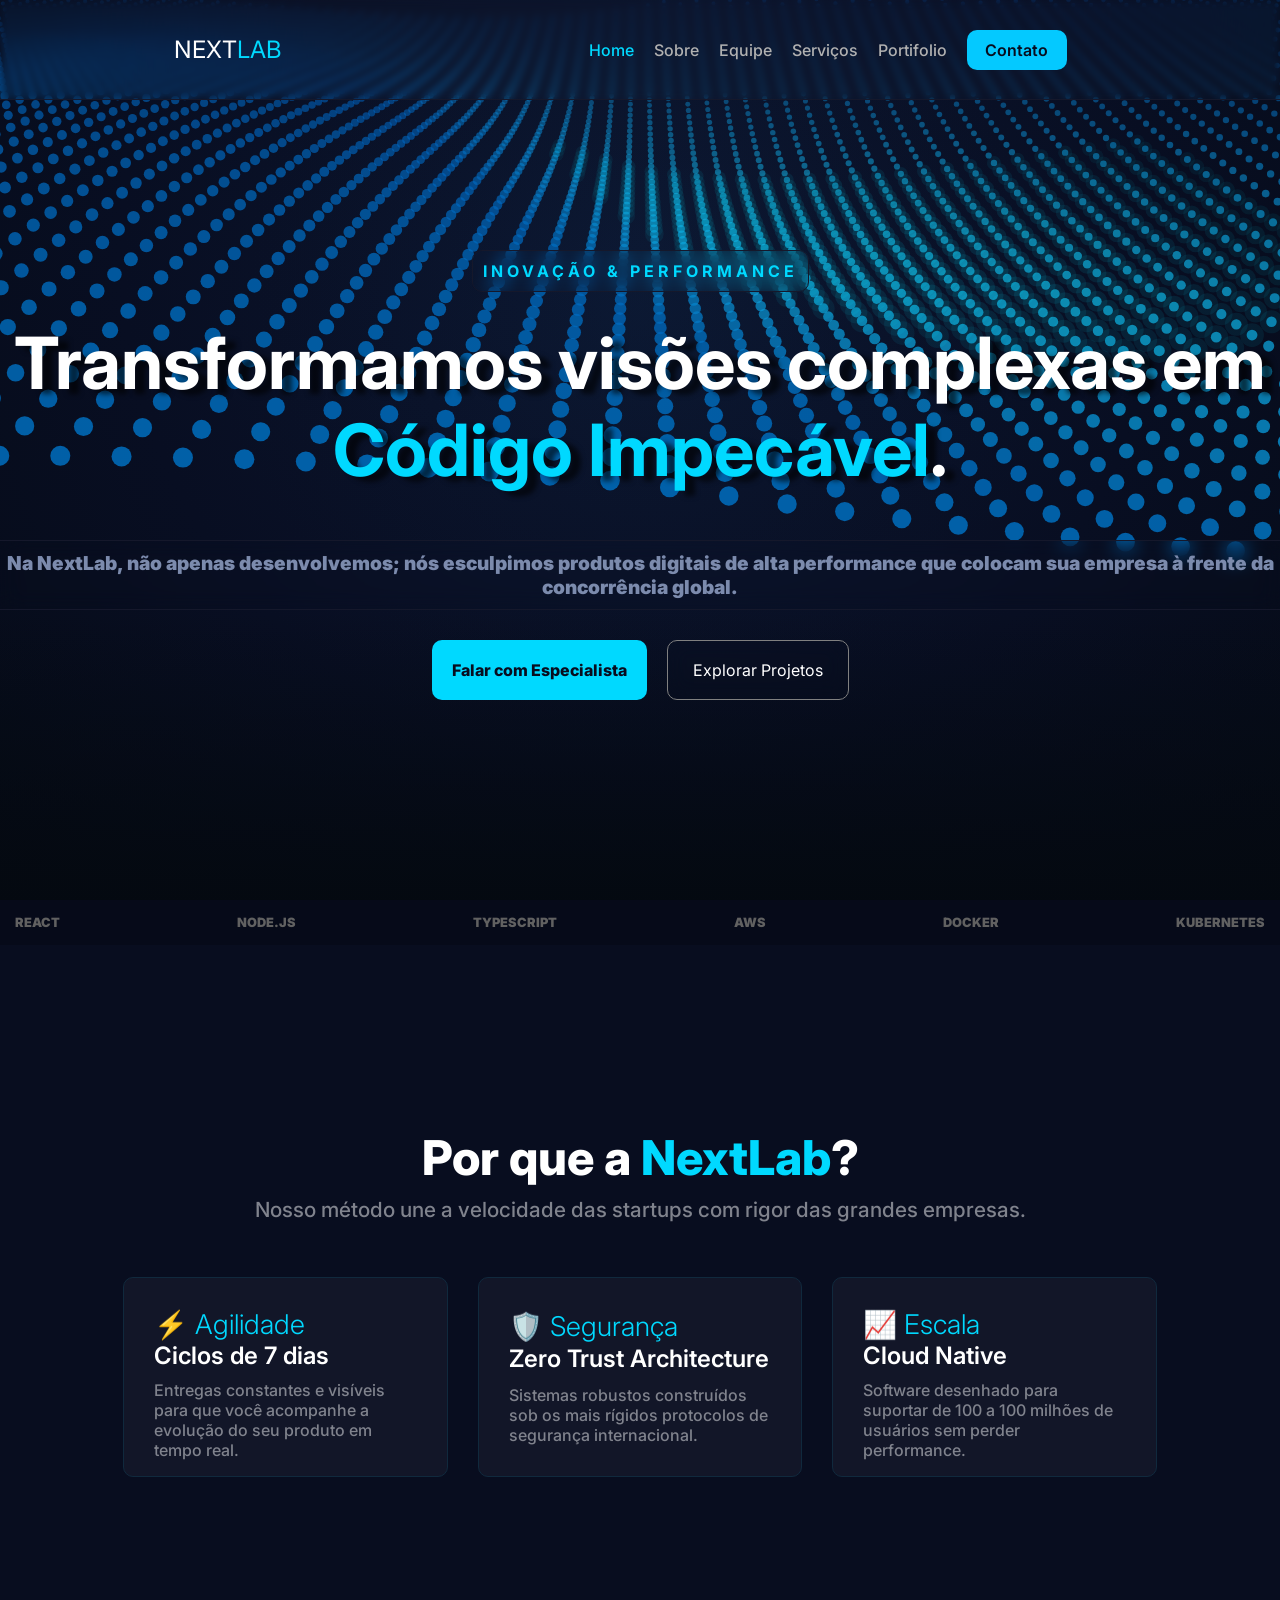
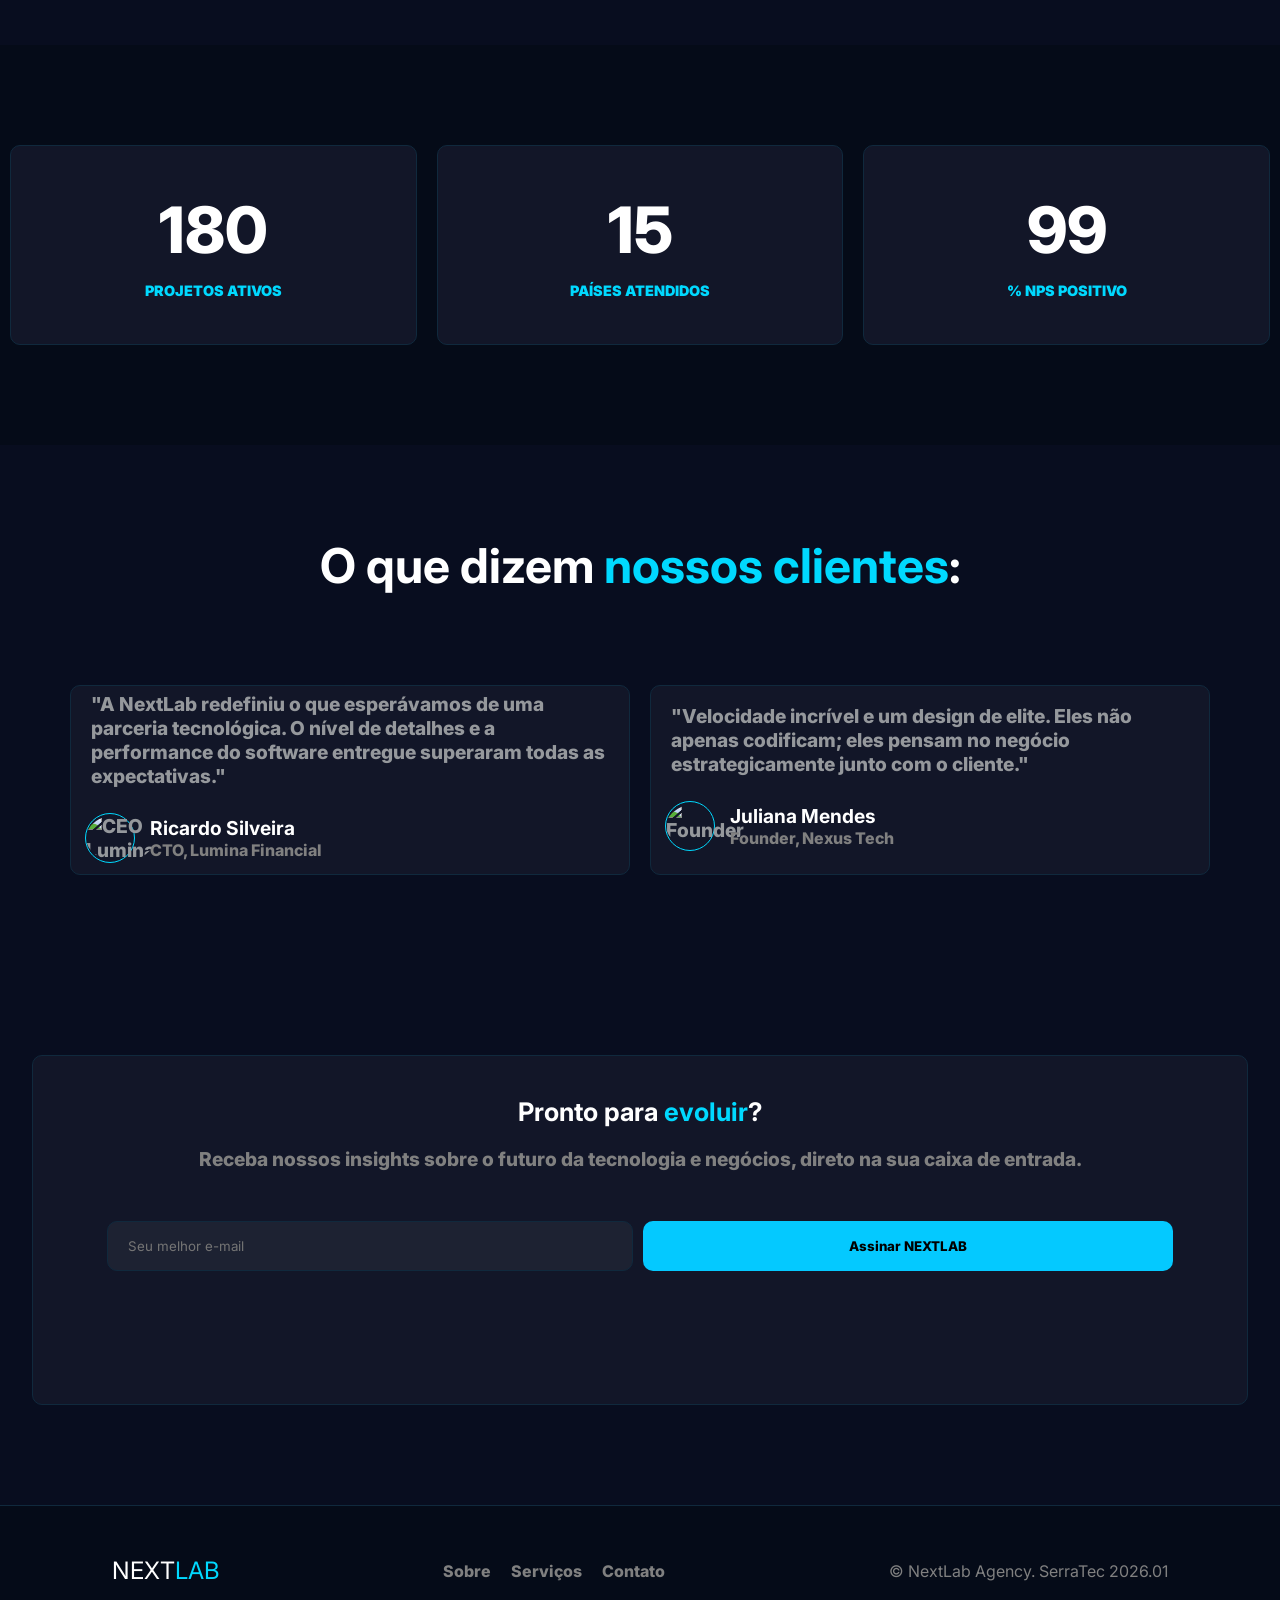
==== commit 45e6ba3a: "Merge pull request #14 from Gabriel-Botz/feature/home Feature/home" ====
--- a/index.html
+++ b/index.html
@@ -140,7 +140,7 @@
         <div class="cont-foot">
             <a href="index.html" class="titulo">NEXT<span class="subtitulo">LAB</span></a>
             <div class="menu-footer">
-                <a href="/sobre/" class="link-menu texto-pequeno">Sobre</a>
+                <a href="sobre/sobre.html" class="link-menu texto-pequeno">Sobre</a>
                 <a href="/servicos/" class="link-menu texto-pequeno">Serviços</a>
                 <a href="/contato/" class="link-menu texto-pequeno">Contato</a>
             </div>
--- a/css/style.css
+++ b/css/style.css
@@ -748,8 +748,15 @@
     .footer{padding-top: 30px;}
 }
 
-
-
-
-
-
+    .cont { grid-template-columns: repeat(2, 1fr); padding: 15px; gap: 10px; }
+    .item-tec { font-size: 0.8rem; }
+
+    .cx2 { width: calc(100% - 24px); }
+
+    .email { width: 95%; padding: 20px 15px; height: 350px;}
+    .email h2 { font-size: 1.6rem; }
+    .campo { width: 100%; box-sizing: border-box; }
+    .botao-assinar { width: 100%; box-sizing: border-box; }
+
+    .footer{padding-top: 30px;}
+}
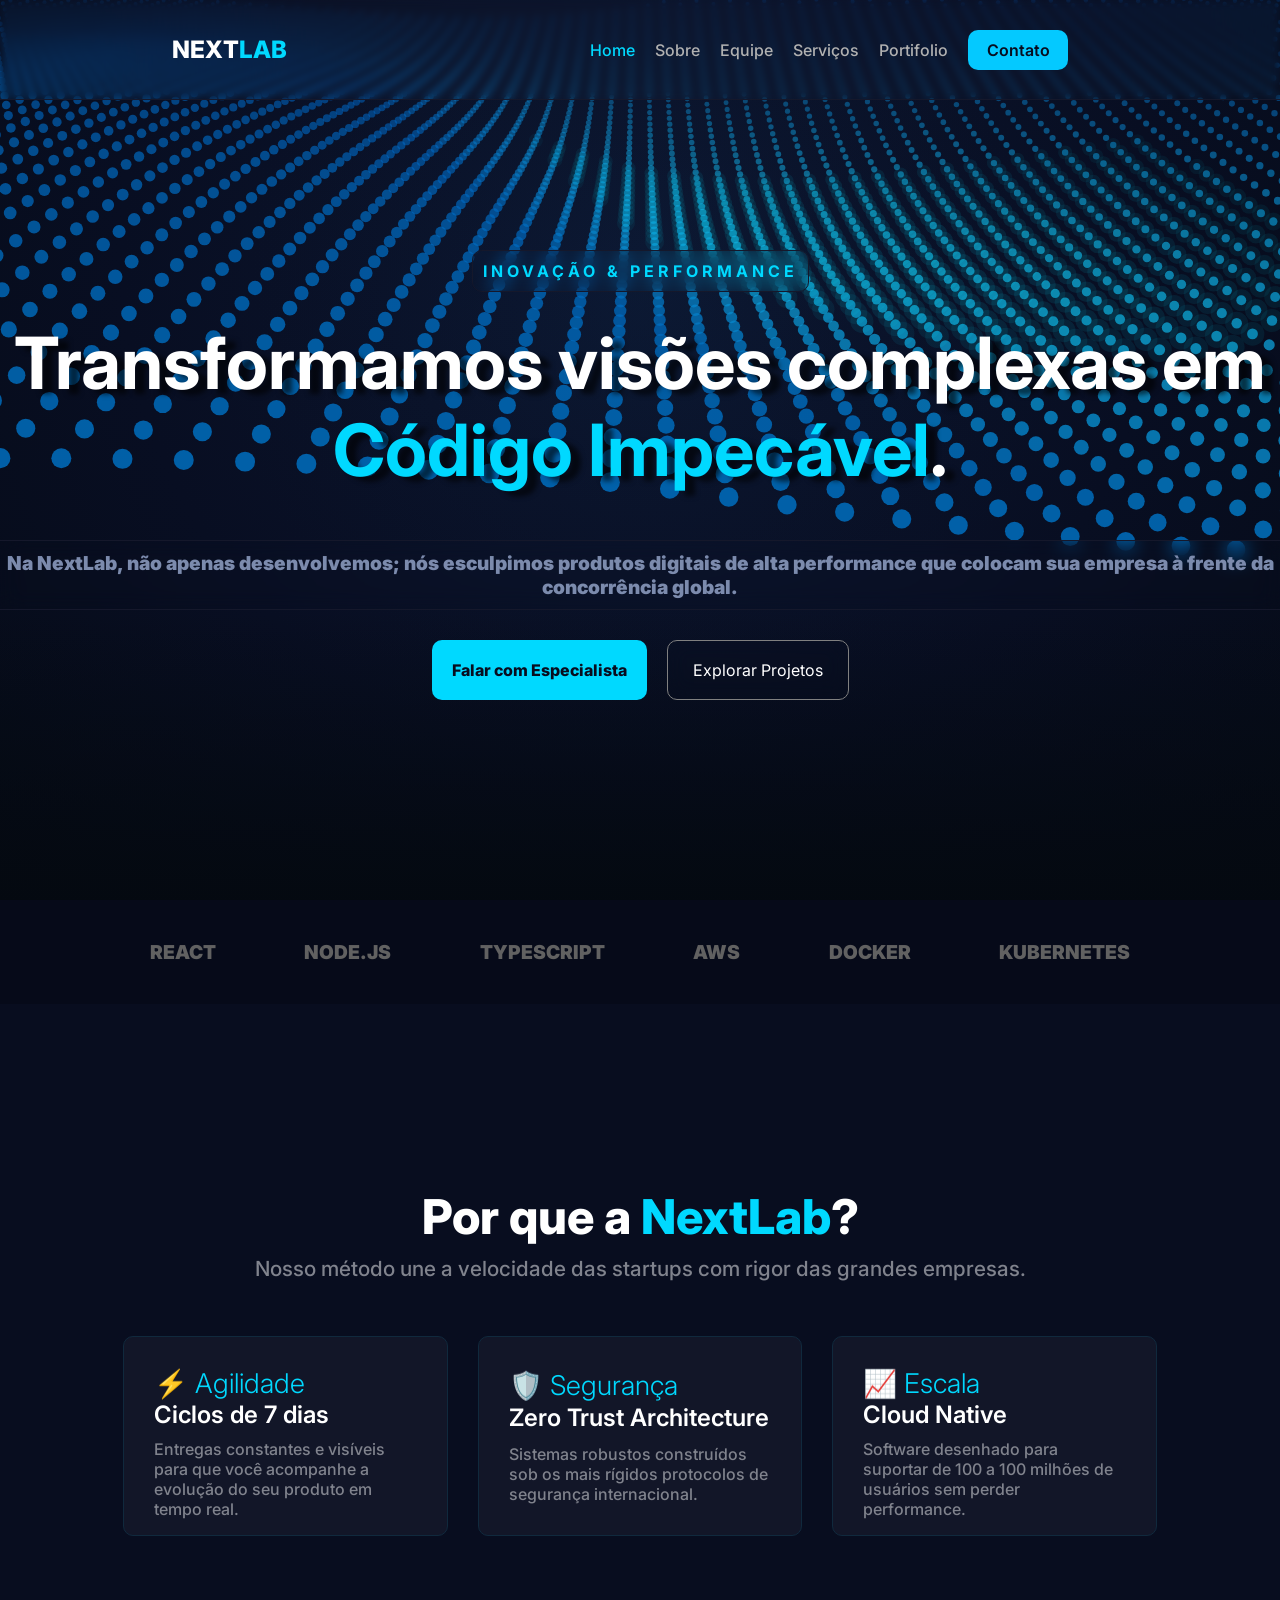
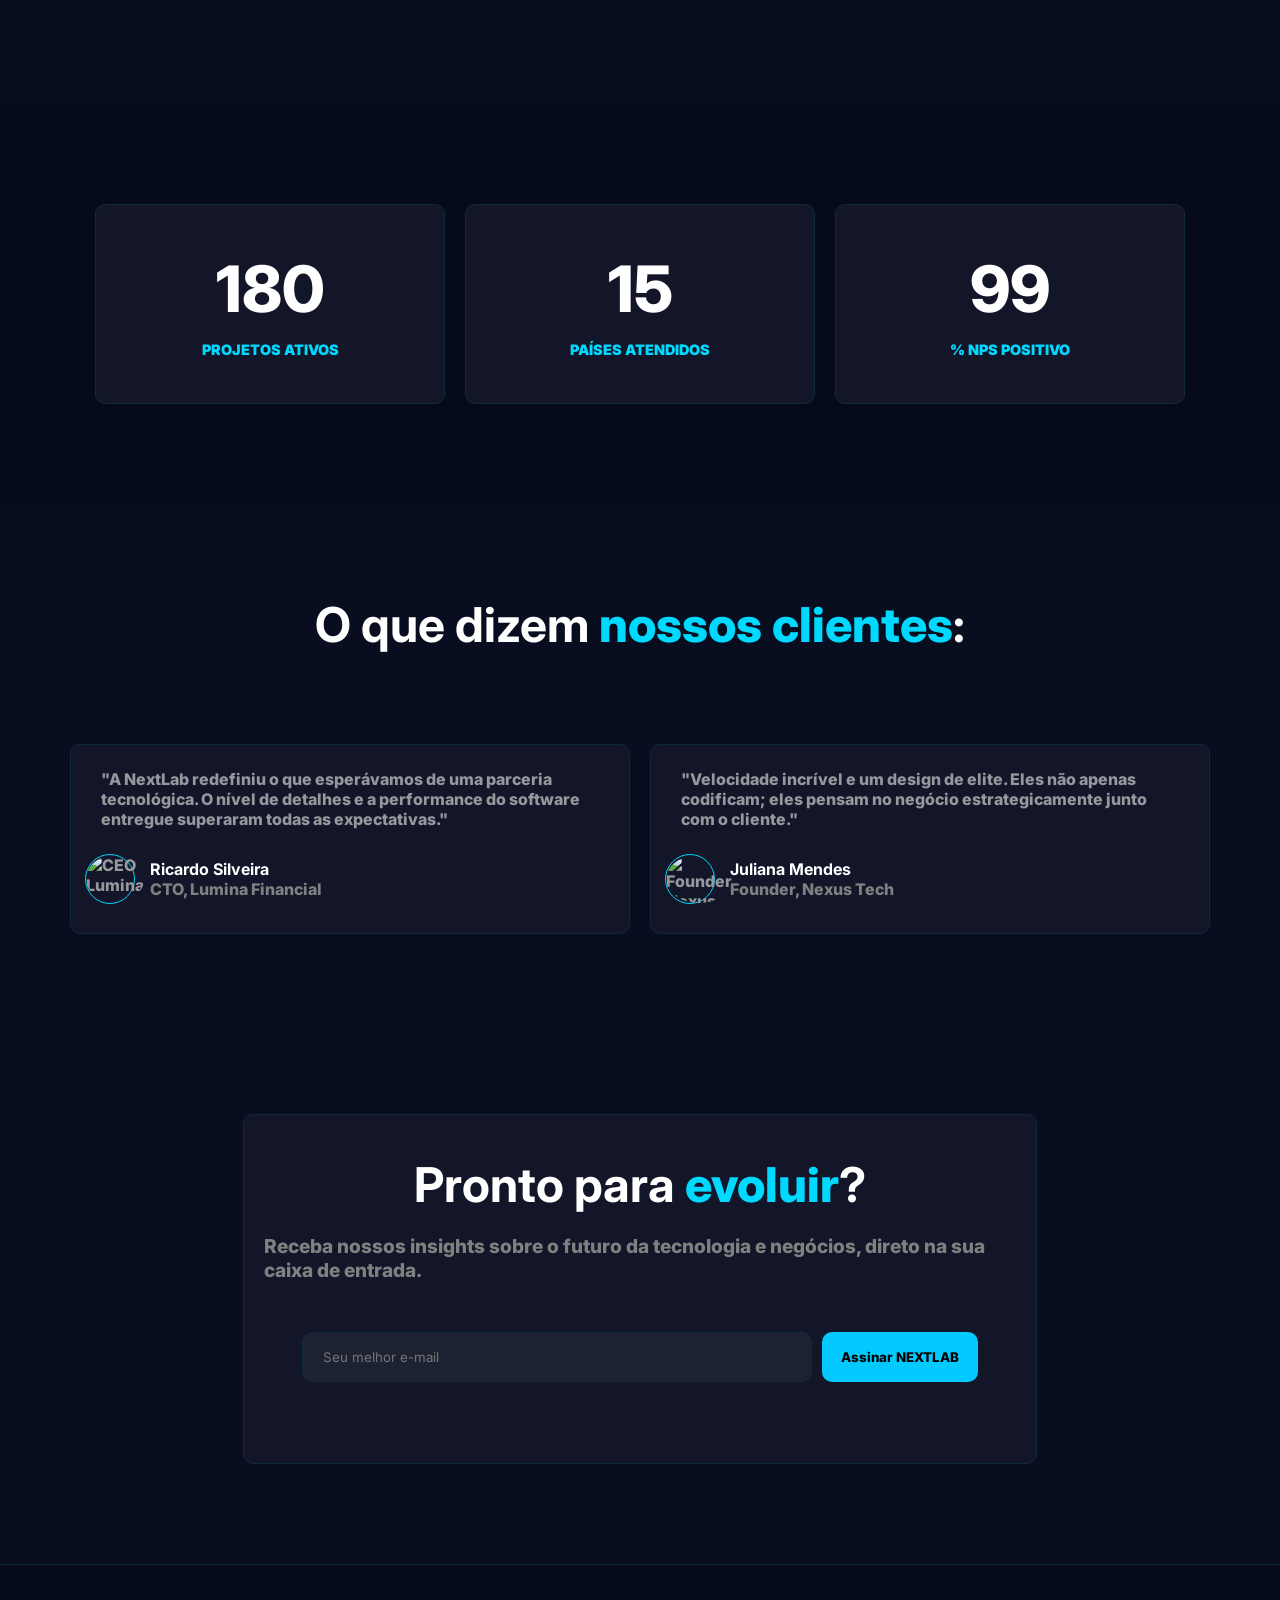
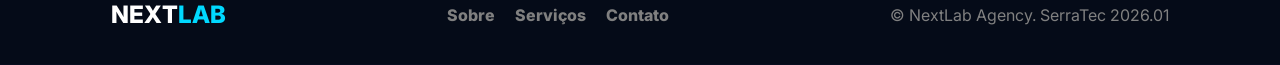
==== commit d9d2ac49: "ajustando responsividade, diretórios de links e ajustes finos" ====
--- a/index.html
+++ b/index.html
@@ -10,8 +10,7 @@
     
     <nav class="navbar">
         <div class="logo">
-            <a href="index.html" class="titulo">NEXT<span class="subtitulo">LAB</span></a>
-        </div>
+        <h1><a href="index.html" class="titulo">NEXT<span class="subtitulo">LAB</span></a></h1>        </div>
         <div class="menu">
             <ul>
                 <li><a class="cor" href="index.html">Home</a></li>
@@ -141,8 +140,8 @@
             <a href="index.html" class="titulo">NEXT<span class="subtitulo">LAB</span></a>
             <div class="menu-footer">
                 <a href="sobre/sobre.html" class="link-menu texto-pequeno">Sobre</a>
-                <a href="/servicos/" class="link-menu texto-pequeno">Serviços</a>
-                <a href="/contato/" class="link-menu texto-pequeno">Contato</a>
+                <a href="servicos/servicos.html" class="link-menu texto-pequeno">Serviços</a>
+                <a href="contato/contato.html" class="link-menu texto-pequeno">Contato</a>
             </div>
             <p class="saud">&copy; NextLab Agency. SerraTec 2026.01</p>
         </div>
--- a/css/style.css
+++ b/css/style.css
@@ -78,10 +78,12 @@
 .titulo{
     color: white;
     font-size: 1.5rem;
+    font-weight: 800;
 }
 
 .subtitulo{
     color: #00D9FF;
+    font-weight: 800;
 }
 
 .cor{
@@ -299,11 +301,14 @@
     justify-content: center;
     padding: 80px;
     box-sizing: border-box;
+
+    
 }
 
 .container2 h2{
     font-size: 3rem;
     font-weight: 800;
+
 }
 
 .container2 p{
@@ -321,6 +326,7 @@
     height: 200px;
     justify-content: center;
     margin-top: 40px;
+
 }
 
 .cx{
@@ -336,7 +342,9 @@
     padding: 30px;
     position: relative;
     transition: 0.3s ease-in-out;
-}
+
+}
+
 
 .linha1{
     display: flex;
@@ -417,6 +425,7 @@
 .cx2 p{
     font-size: 0.9rem;
     font-weight: 900;
+
     color: #00D9FF;
 }
 
@@ -424,9 +433,11 @@
      display: flex;
     flex-direction: column;
     align-items: center;
+
     min-height: 100vh;
     height: auto;
     width: 100%;
+
 }
 
 .txt{
@@ -448,6 +459,7 @@
     align-items: center;
     justify-content: center;
     margin: 50px;
+
 }
 
 .cl{
@@ -461,11 +473,16 @@
     border: solid #10293D 1px;
     margin: 10px;
     border-radius: 10px;
-    padding: 20px;
+    padding: 30px;
     color: #95989c;
-    font-size: 1.2rem;
     background-color: #121628;
     transition: 0.3s ease-in-out;
+
+}
+
+.txt-cl{
+    display: flex;
+    font-size: 1rem;
 }
 
 .cl:hover{
@@ -483,6 +500,8 @@
     align-items: center;
     margin-top: 20px;
     margin-right: 250px;
+    
+    
 }
 
 .img-cl{
@@ -503,7 +522,6 @@
     color: gray;
     font-size: 1rem;
 }
-
 .email{
     margin-top: 100px;
     display: flex;
@@ -555,7 +573,6 @@
     justify-content: center;
     padding-left: 20px;
 }
-
 input:focus {
   border-color: #00ffff;
   box-shadow: 0 0 12px #00ffff;
@@ -575,12 +592,10 @@
     transition: 0.3s ease-in-out;
     cursor: pointer;
 }
-
 .botao-assinar:hover{
    box-shadow: #00D9FF 0px 0px 15px;
    border: solid 1px #00D9FF;
 }
-
 .footer{
     display: flex;
     flex-direction: row;
@@ -592,7 +607,6 @@
     border-top: solid #10293D 1px;
     margin-top: 100px;
 }
-
 .cont-foot{
     display: flex;
     flex-direction: row;
@@ -606,18 +620,15 @@
     display: flex;
     gap: 20px;
 }
-
 .menu-footer a{
     text-decoration: none;
     color: gray;
     font-weight: 800;
     transition: 0.3s ease-in-out;
 }
-
 .saud{
     color: gray;
 }
-
 .menu-footer a:hover{
     color: #00D9FF;
 }
@@ -746,17 +757,4 @@
     .botao-assinar { width: 100%; box-sizing: border-box; }
 
     .footer{padding-top: 30px;}
-}
-
-    .cont { grid-template-columns: repeat(2, 1fr); padding: 15px; gap: 10px; }
-    .item-tec { font-size: 0.8rem; }
-
-    .cx2 { width: calc(100% - 24px); }
-
-    .email { width: 95%; padding: 20px 15px; height: 350px;}
-    .email h2 { font-size: 1.6rem; }
-    .campo { width: 100%; box-sizing: border-box; }
-    .botao-assinar { width: 100%; box-sizing: border-box; }
-
-    .footer{padding-top: 30px;}
 }
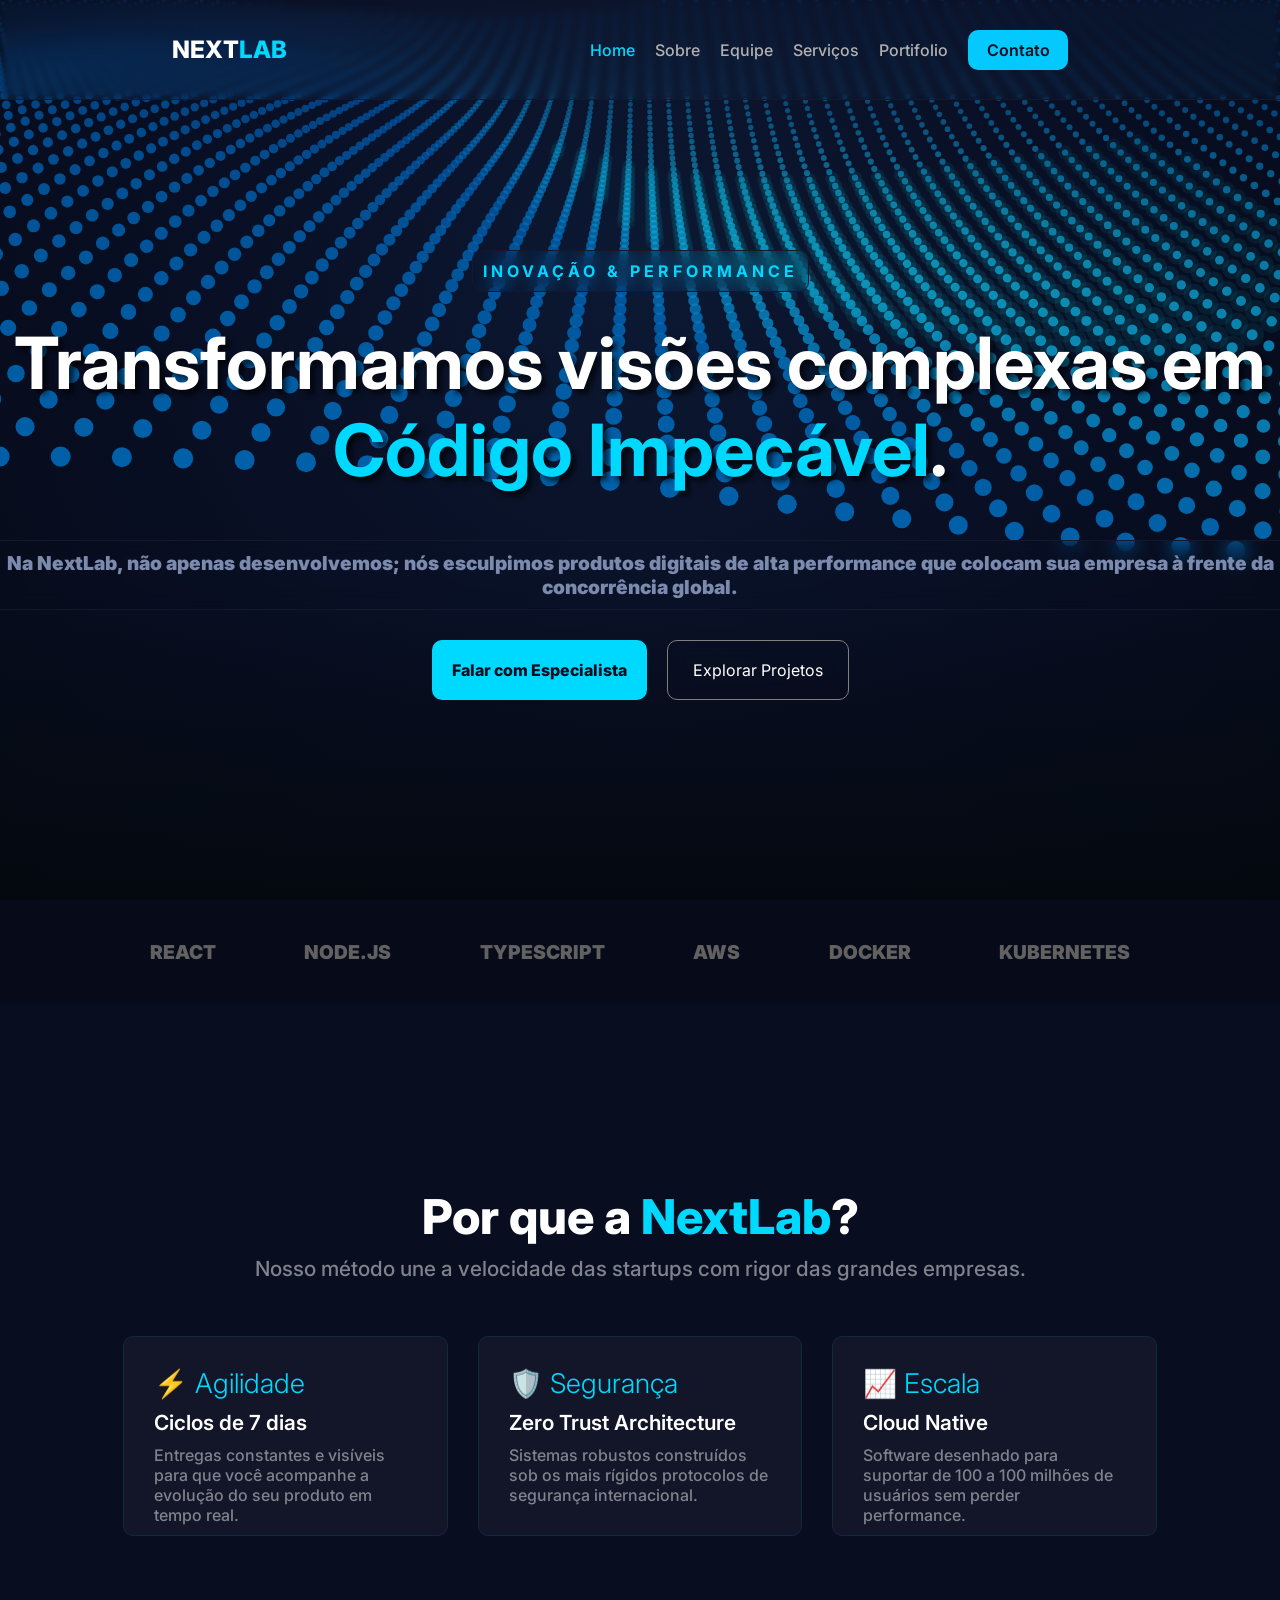
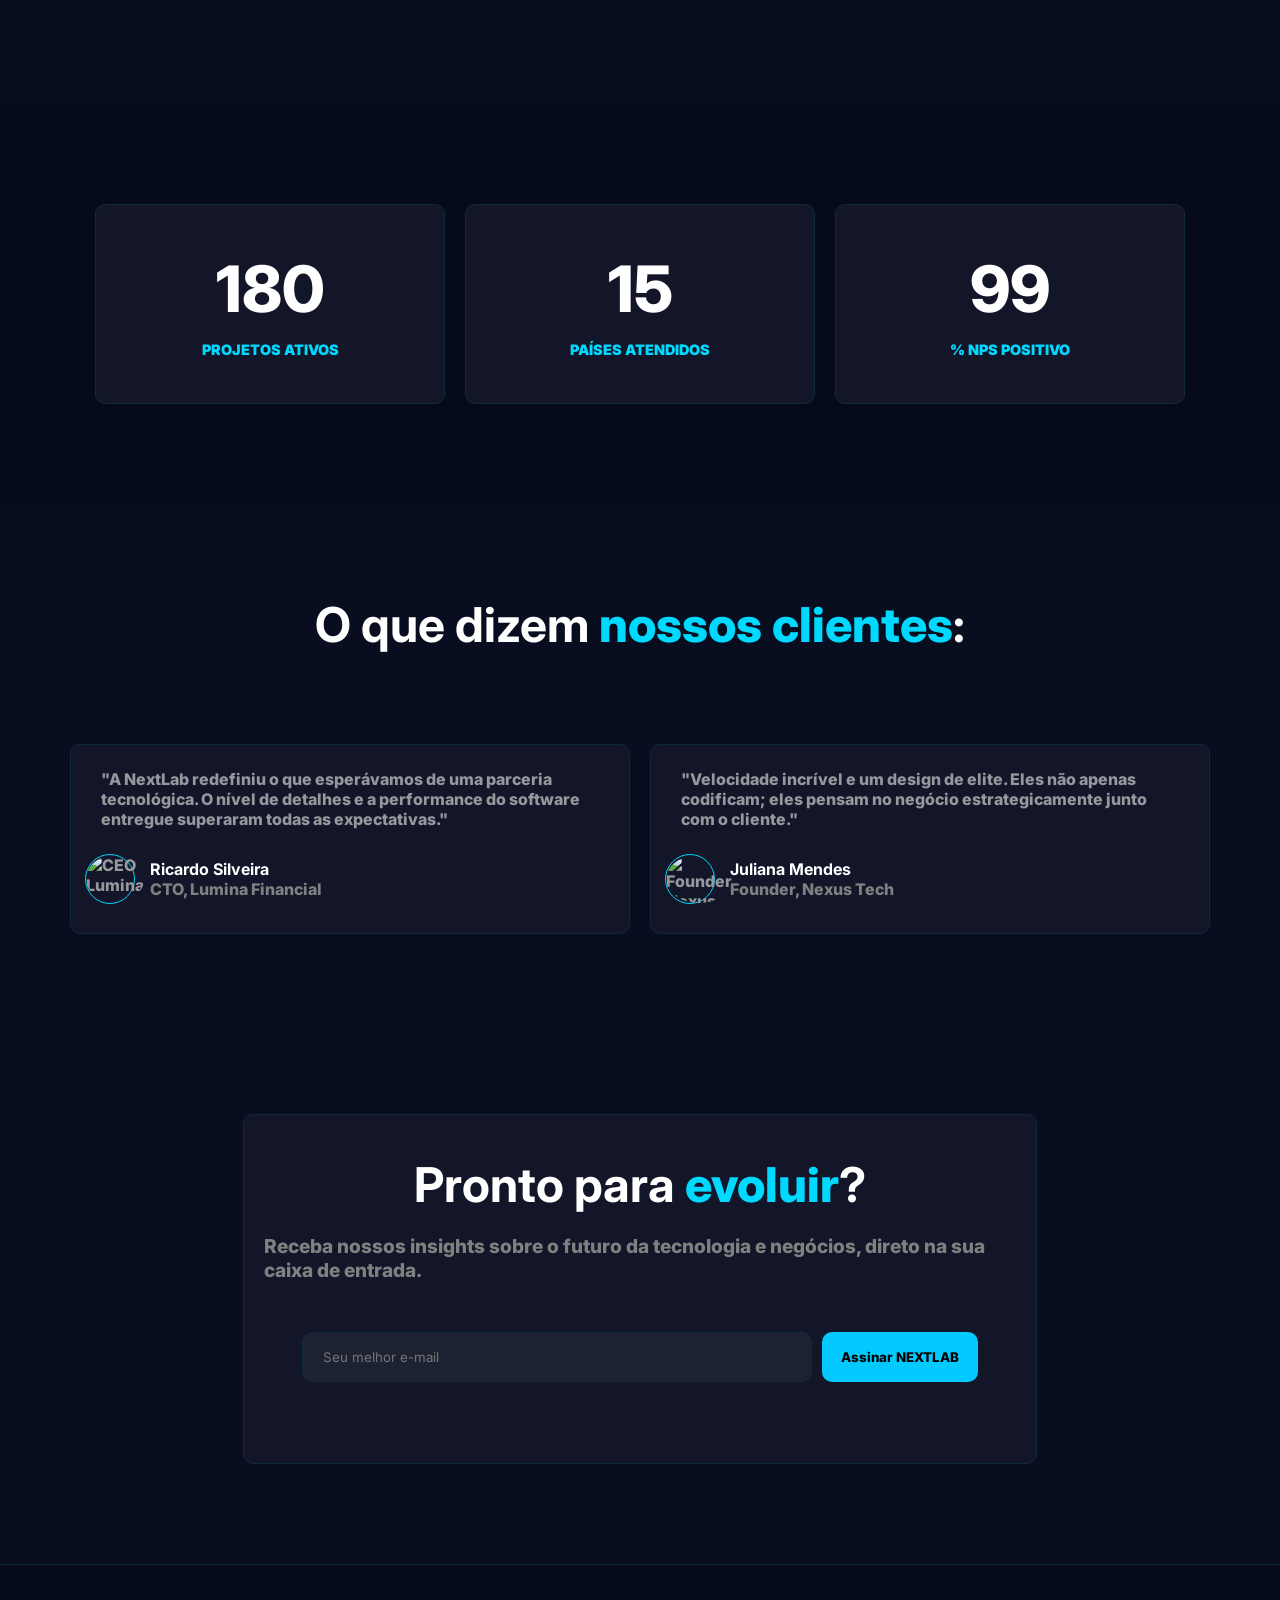
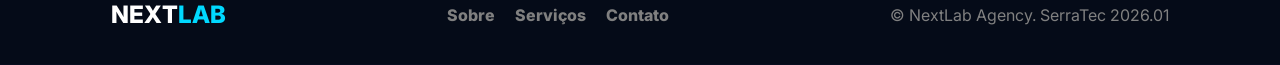
==== commit ea896db4: "Ajusute de responsividade" ====
--- a/index.html
+++ b/index.html
@@ -18,7 +18,7 @@
                 <li><a href="equipe/equipe.html">Equipe</a></li>
                 <li><a href="servicos/servicos.html">Serviços</a></li>
                 <li><a href="portfolio/portfolio.html">Portifolio</a></li>
-                <a class="contato" target="_blank" href="">Contato</a>
+                <a class="contato" href="/contato/contato.html">Contato</a>
             </ul>
         </div>
     </nav>
@@ -68,7 +68,8 @@
                     <div class="cx"><div class="linha1">🛡️ Segurança</div>
                             <h4 class="linha2">Zero Trust Architecture</h4>
                             <p class="linha3">Sistemas robustos construídos sob os mais rígidos protocolos de segurança internacional.</p></div>
-                    <div class="cx"><div class="linha1">📈 Escala</div>
+                    <div class="cx">
+                            <div class="linha1">📈 Escala</div>
                             <h4 class="linha2">Cloud Native</h4>
                             <p class="linha3">Software desenhado para suportar de 100 a 100 milhões de usuários sem perder performance.</p></div>
                 </div>
--- a/css/style.css
+++ b/css/style.css
@@ -5,7 +5,6 @@
     padding: 0;
     font-family: 'Inter', sans-serif;
     box-sizing: border-box;
-
 }
 
 a{
@@ -95,6 +94,7 @@
     justify-content: space-around;
     width: 100%;
     height: 100px;
+    top: 0;
     position: fixed;
     background: rgba(255, 255, 255, 0.01);
     backdrop-filter: blur(4px);
@@ -102,6 +102,8 @@
     padding: 20px;
     border-bottom: 1px solid #15182B;
     z-index: 1;
+
+    top: 0;
     
 }
 
@@ -170,7 +172,7 @@
     justify-content: center;
     text-align: center;
     color: white;
-    text-shadow: 10px 5px 5px rgba(0, 0, 0, 0.6);
+    text-shadow: 5px 5px 5px rgba(0, 0, 0, 0.6);
     
     
 }
@@ -285,8 +287,6 @@
     min-height: 100vh;
     height: auto;
     width: 100%;
-    
-    
 }
 
 .container2{
@@ -301,8 +301,6 @@
     justify-content: center;
     padding: 80px;
     box-sizing: border-box;
-
-    
 }
 
 .container2 h2{
@@ -332,7 +330,7 @@
 .cx{
     display: flex;
     flex-direction: column;
-    justify-content: space-evenly;
+    justify-content: space-between;
     width: 350px;
     height: 100%;
     border: solid #10293D 1px;
@@ -345,7 +343,6 @@
 
 }
 
-
 .linha1{
     display: flex;
     font-size: 1.7rem;
@@ -355,8 +352,9 @@
 
 .linha2{
     display: flex;
-    font-size: 1.5rem;
+    font-size: 1.3rem;
     font-weight: 600;
+    margin-top: 10px;
 }
 
 .cx p{
@@ -652,18 +650,18 @@
 @media (max-width: 768px) {
 
     .navbar { justify-content: space-between; padding: 10px 15px; }
-    .menu { margin-right: 20px;}
-    .menu ul { gap: 6px; padding-right: 5px; }
+    .menu {margin-right: 20px;}
+    .menu ul {gap: 6px; padding-right: 5px; }
     .menu li { display: flex; }
-    .menu li a { font-size: 0.68rem; }
+    .menu li a {font-size: 0.68rem;}
     .contato {font-size: 0.7rem;}
 
-    .msg { font-size: 1.8rem; height: auto; padding: 20px 0; }
-    .p1 { font-size: 0.65rem; text-align: center; }
-    .p2 { width: 90%; font-size: 1rem; }
-    .botoes { flex-direction: column; width: 90%; height: auto; align-items: center; }
-    .bt1, .bt2 { width: 100%; justify-content: center; }
-    .container { width: 90%; height: auto; gap: 15px; }
+    .msg {font-size: 1.8rem; height: auto; padding: 20px 0;}
+    .p1 {font-size: 0.65rem; text-align: center; }
+    .p2 {width: 90%; font-size: 1rem; }
+    .botoes {flex-direction: column; width: 90%; height: auto; align-items: center;}
+    .bt1, .bt2 {width: 100%; justify-content: center;}
+    .container {width: 90%; height: auto; gap: 15px;}
 
     .cont {
         display: grid;
@@ -734,8 +732,8 @@
 
 @media (max-width: 430px) {
 
-    .navbar { padding: 10px 8px;}
-    .menu { margin-right: 20px;}
+    .navbar {padding: 10px 8px;}
+    .menu {margin-right: 0px;}
     .menu ul { gap: 4px; padding-right: 2px; }
     .menu li { display: flex; }
     .menu li a { font-size: 0.58rem; }
